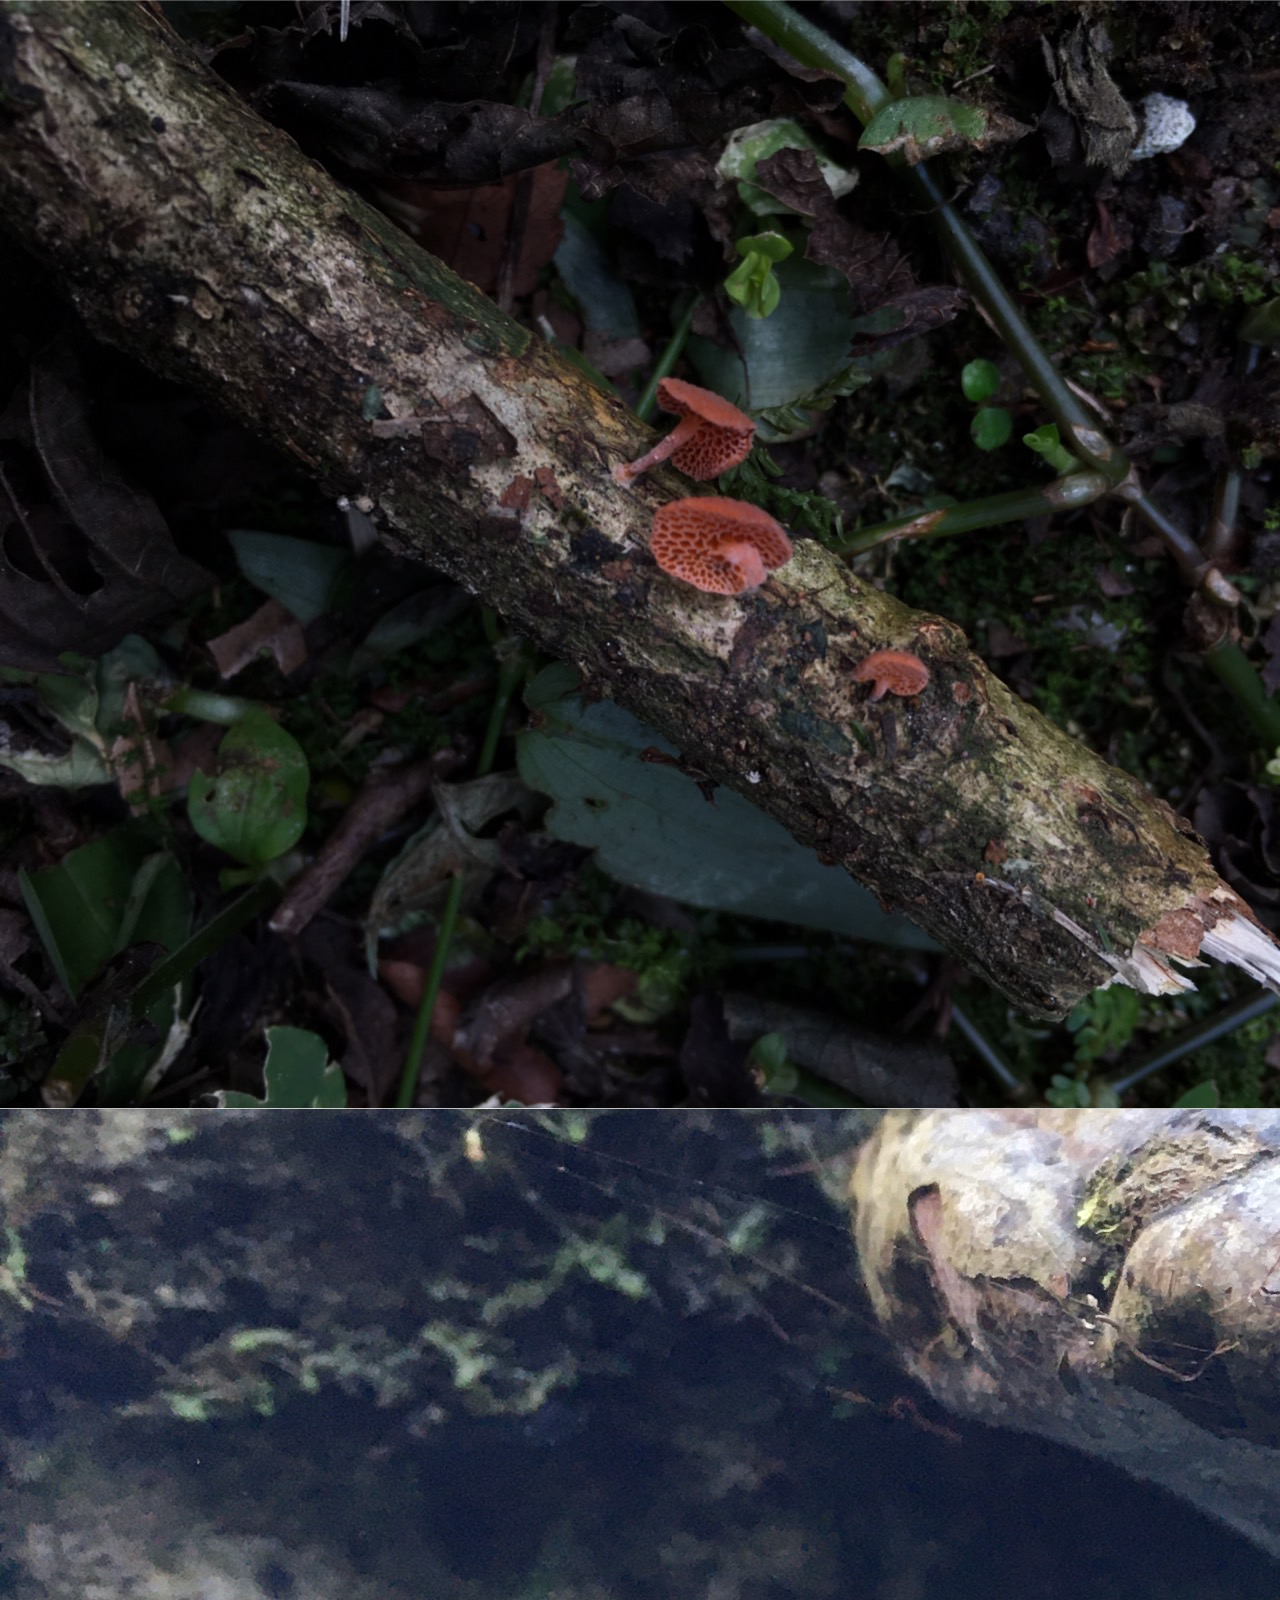
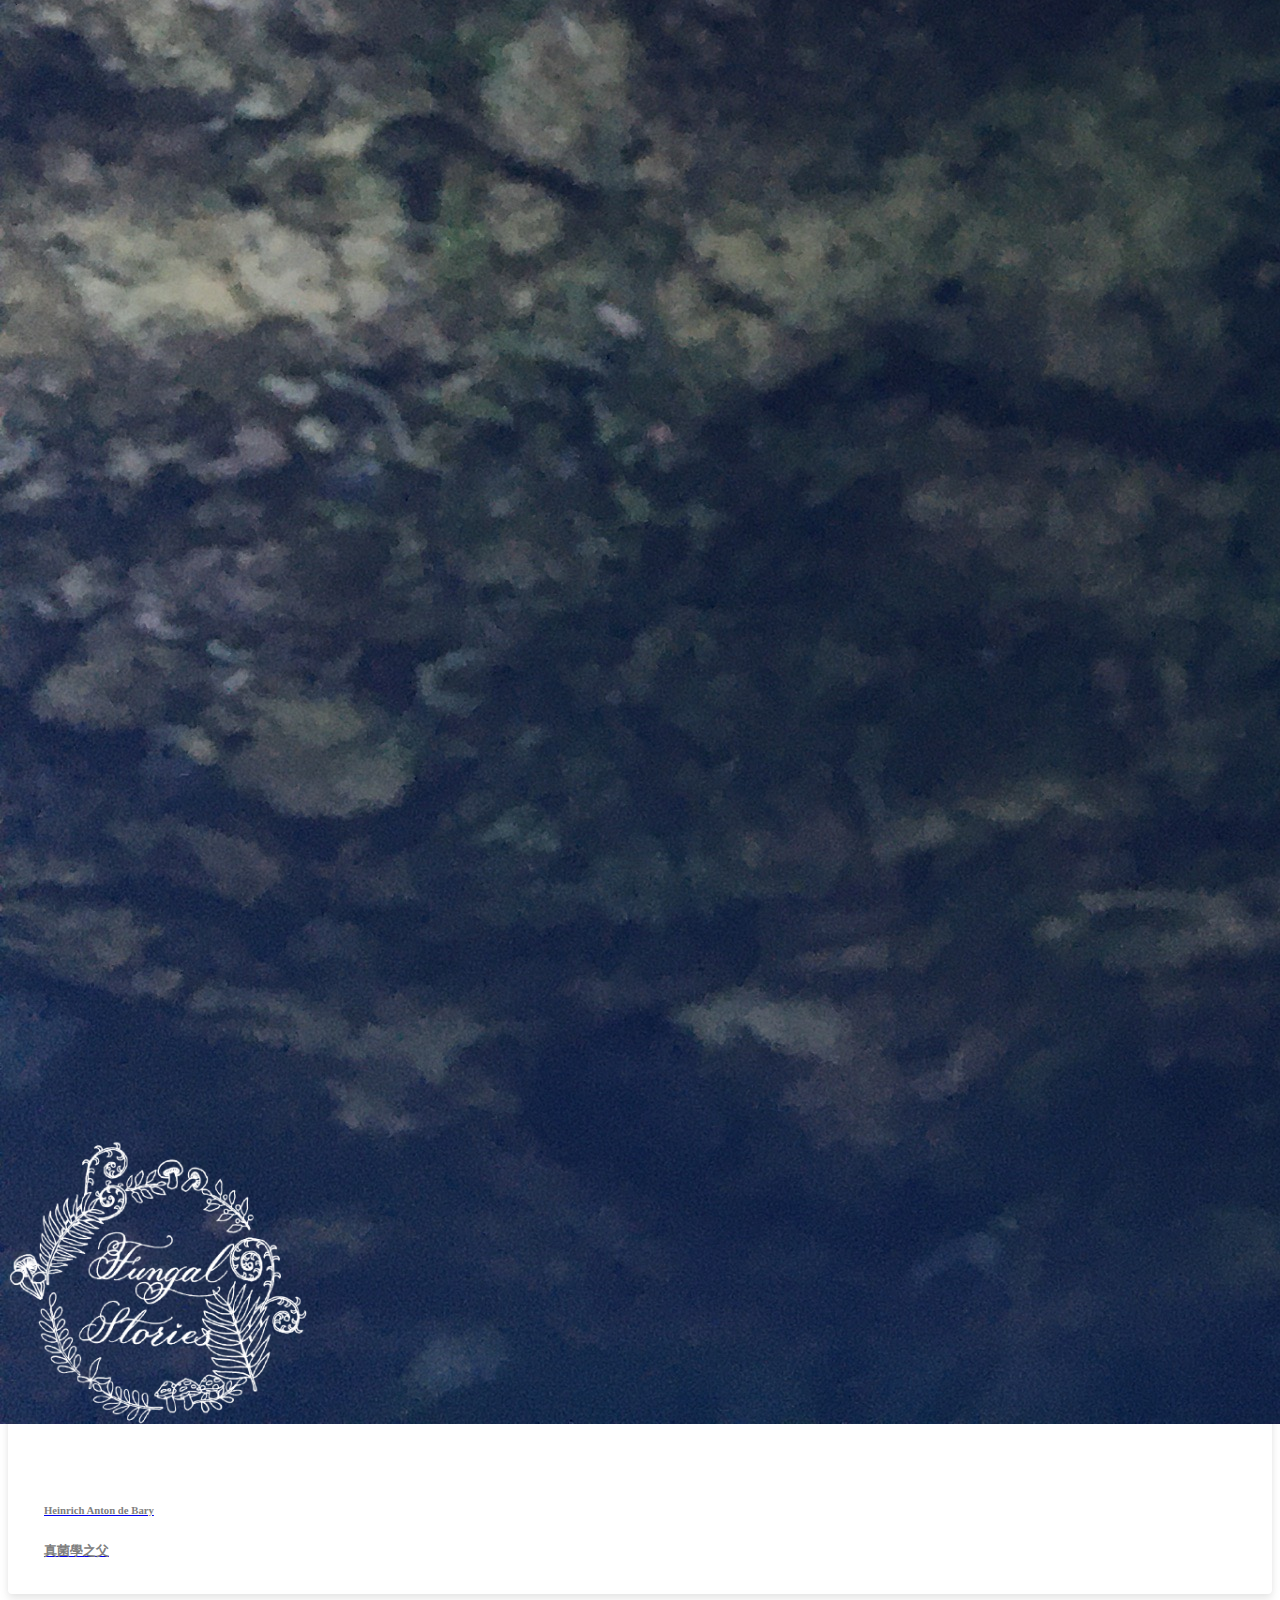
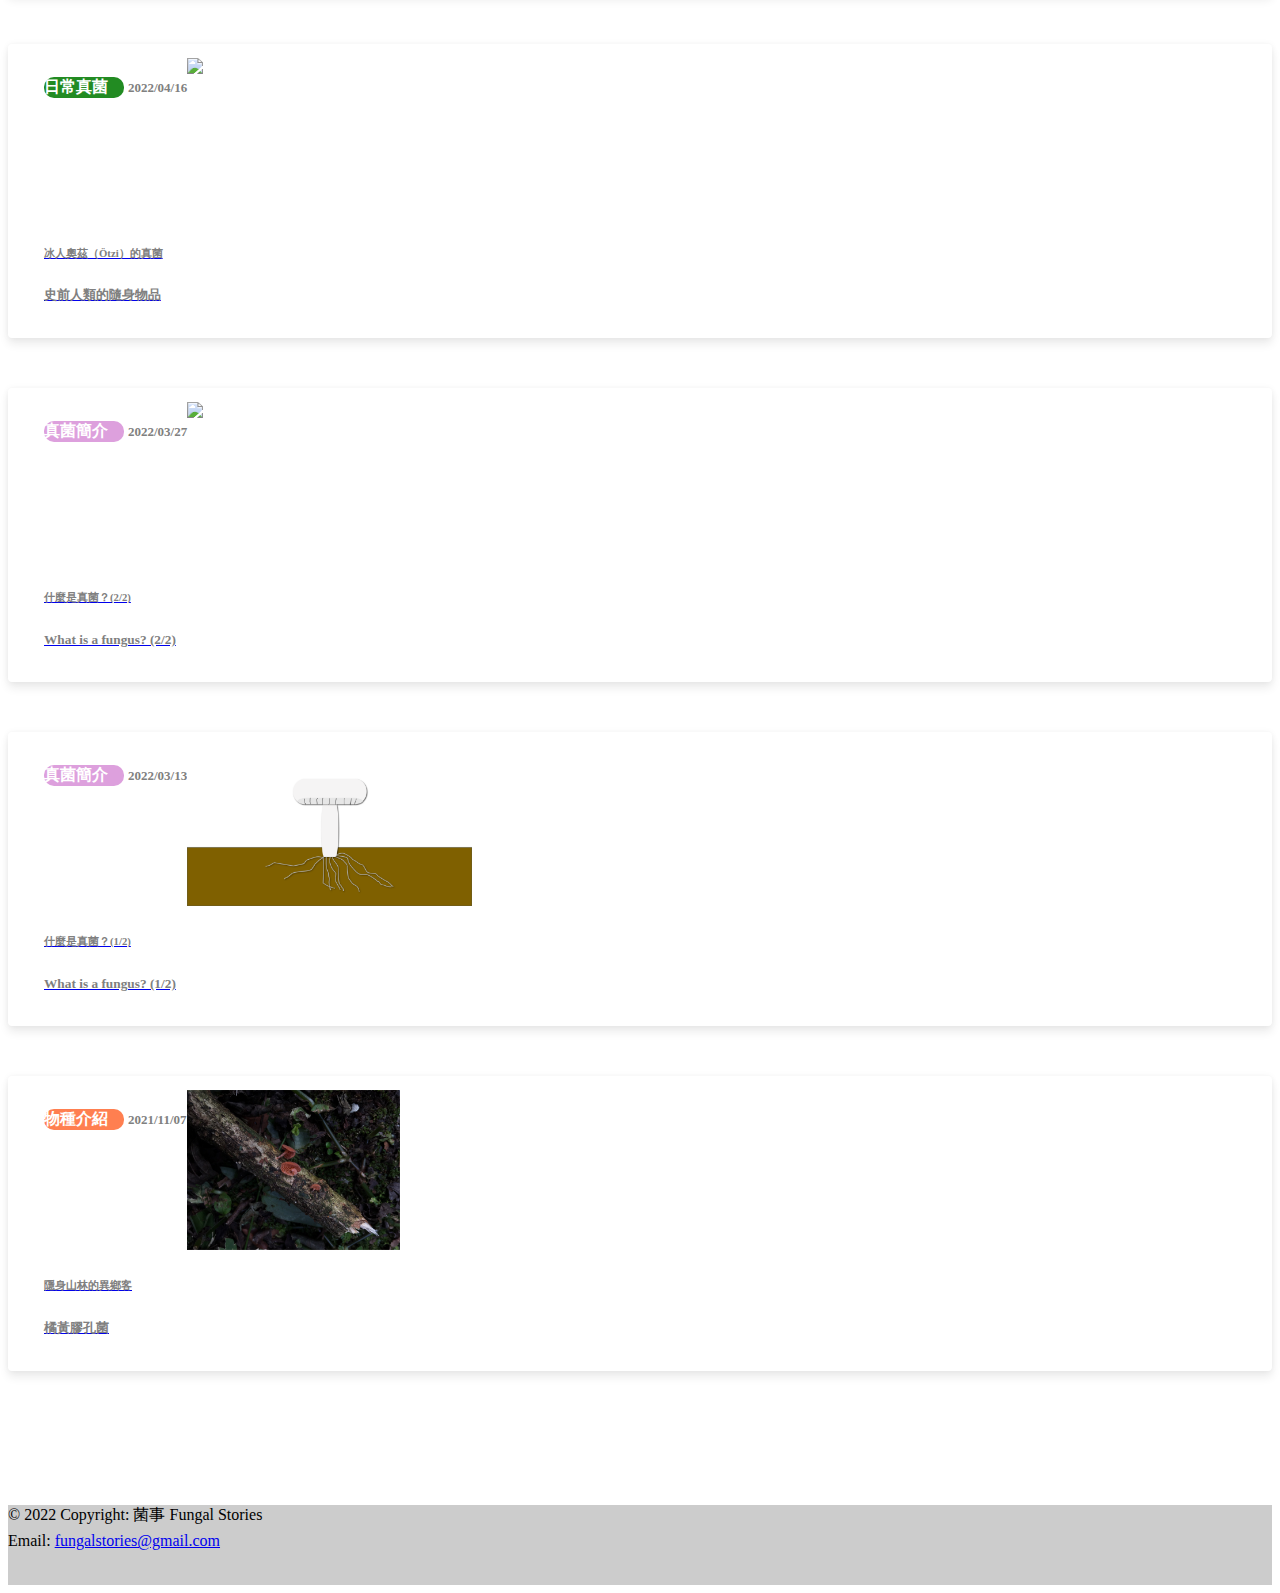
==== index.html @ 58a67441 "logo changed" ====
<!doctype html>
<html lang="en">

<head>
    <!-- Required meta tags -->
    <meta charset="utf-8">
    <meta name="viewport" content="width=device-width, initial-scale=1">

    <!-- Bootstrap CSS -->
    <link href="https://cdn.jsdelivr.net/npm/bootstrap@5.0.0/dist/css/bootstrap.min.css" rel="stylesheet"
        integrity="sha384-wEmeIV1mKuiNpC+IOBjI7aAzPcEZeedi5yW5f2yOq55WWLwNGmvvx4Um1vskeMj0" crossorigin="anonymous">

    <link rel="stylesheet" href="css/main.css">


    <link rel="stylesheet" href="https://cdn.jsdelivr.net/npm/bootstrap-icons@1.6.0/font/bootstrap-icons.css">

    <script src="https://code.jquery.com/jquery-3.6.0.min.js"
        integrity="sha256-/xUj+3OJU5yExlq6GSYGSHk7tPXikynS7ogEvDej/m4=" crossorigin="anonymous"></script>

    <title>菌事 Fungal Stories</title>

    <link rel="shortcut icon" href="/assets/favicon.ico" />
    <link rel="bookmark" href="/assets/favicon.ico" />

</head>

<body>

    <nav class="navbar navbar-light bg-light sticky-top">
        <div class="container-fluid">
            <button class="navbar-toggler custom-toggler" type="button" data-bs-toggle="collapse"
                data-bs-target="#navbarSupportedContent" aria-controls="navbarSupportedContent" aria-expanded="false"
                aria-label="Toggle navigation">
                <span class="navbar-toggler-icon"></span>
            </button>
            <a class="navbar-brand mx-auto" href="/index.html">
                <img src="/assets/logo.png" alt="" height="35" width="35">
                &nbsp;&nbsp;菌事 Fungal Stories
            </a>
            <div class="collapse navbar-collapse" id="navbarSupportedContent">
                <ul class="navbar-nav me-auto mb-2 mb-lg-0">
                    <li class="nav-item">
                        <a class="nav-link" aria-current="page" href="/introduction.html">真菌簡介</a>
                    </li>
                    <li class="nav-item">
                        <a class="nav-link" aria-current="page" href="/species.html">物種介紹</a>
                    </li>
                    <li class="nav-item">
                        <a class="nav-link" aria-current="page" href="/daily.html">日常真菌</a>
                    </li>
                    <li class="nav-item">
                        <a class="nav-link" aria-current="page" href="/mycologist.html">真菌學家</a>
                    </li>                    
                    <!-- <li class="nav-item dropdown">
                        <a class="nav-link dropdown-toggle" href="#" id="navbarDropdown" role="button"
                            data-bs-toggle="dropdown" aria-expanded="false">
                            真菌資料庫
                        </a>
                        <ul class="dropdown-menu" aria-labelledby="navbarDropdown">
                            <li><a class="dropdown-item" href="#">Action</a></li>
                            <li><a class="dropdown-item" href="#">Another action</a></li>
                            <li>
                                <hr class="dropdown-divider">
                            </li>
                            <li><a class="dropdown-item" href="#">Something else here</a></li>
                        </ul>
                    </li> -->
                    <li class="nav-item">
                        <a class="nav-link active" href="https://www.facebook.com/aki.hoshino.9" target="_blank">
                            <i class="bi bi-facebook"></i>
                        </a>
                    </li>
                    <li class="nav-item">
                        <a class="nav-link active" href="https://www.instagram.com/akintaeyeon/" target="_blank">
                            <i class="bi bi-instagram"></i>
                        </a>
                    </li>
                    <!-- <li class="nav-item">
                <a class="nav-link disabled" href="#" tabindex="-1" aria-disabled="true">Disabled</a>
              </li> -->
                </ul>
                <!-- <form class="d-flex">
              <input class="form-control me-2" type="search" placeholder="Search" aria-label="Search">
              <button class="btn btn-outline-success" type="submit">Search</button>
            </form> -->
            </div>
        </div>
    </nav>


    <!-- <div class="container" id="web-title">
        <h1 class="display-3" style="font-weight: bold;">菌事</h1>
        <h1 class="display-3" style="font-weight: bold;">Fungal Stories</h1>
        <p class="lead">關於真菌的大小事</p>
    </div> -->

    <div id="carouselExampleInterval" class="carousel slide" data-bs-ride="carousel">
        <div class="carousel-indicators">
            <button type="button" data-bs-target="#carouselExampleCaptions" data-bs-slide-to="0" class="active"
                aria-current="true" aria-label="Slide 1"></button>
            <button type="button" data-bs-target="#carouselExampleCaptions" data-bs-slide-to="1"
                aria-label="Slide 2"></button>
            <button type="button" data-bs-target="#carouselExampleCaptions" data-bs-slide-to="2"
                aria-label="Slide 3"></button>
        </div>
        <div class="carousel-inner">
            <div class="carousel-item active" data-bs-interval="3000">
                <img src="/assets/IMG_0043.JPG" class="d-block w-100" alt="...">
                <div class="carousel-caption">
                    <h4>白粉菌</h4>
                </div>
            </div>
            <div class="carousel-item" data-bs-interval="3000">
                <img src="/assets/DE84E3D1-EB4E-49EE-B8AD-1C04DA6B2D33.jpeg" class="d-block w-100" alt="...">
                <div class="carousel-caption">
                    <h4>多孔菌</h4>
                </div>
            </div>
            <div class="carousel-item" data-bs-interval="3000">
                <img src="/assets/S__94830595.jpg" class="d-block w-100" alt="...">
                <div class="carousel-caption">
                    <h4>橘黃膠孔菌</h4>
                </div>
            </div>

            <div class="text-center" id="web-title" style="position:absolute; width:100vw">
                <!-- <h1 class="display-3" style="font-weight: bold;">菌事</h1>
                <h1 class="display-3" style="font-weight: bold;">Fungal Stories</h1> -->
                <img src="/assets/logo_ring_white.png" alt="" height="300" width="300">
                <p class="lead">關於真菌的大小事</p>                
            </div>
        </div>
        <button class="carousel-control-prev" type="button" data-bs-target="#carouselExampleInterval"
            data-bs-slide="prev">
            <span class="carousel-control-prev-icon" aria-hidden="true"></span>
            <span class="visually-hidden">Previous</span>
        </button>
        <button class="carousel-control-next" type="button" data-bs-target="#carouselExampleInterval"
            data-bs-slide="next">
            <span class="carousel-control-next-icon" aria-hidden="true"></span>
            <span class="visually-hidden">Next</span>
        </button>
    </div>



    <!-- <div class="jumbotron jumbotron-fluid text-center" id="jumbotron-web-title">
        <div class="container" id="web-title">
            <h1 class="display-3" style="font-weight: bold;">菌事</h1>
            <h1 class="display-3" style="font-weight: bold;">Fungal Stories</h1>
            <p class="lead">關於真菌的大小事</p>
        </div>
    </div> -->

    <div class="container-fluid">

        <div class="row title">
            <div class="col-12 text-center" id="news">


                <div class="row" style="margin-top: -50px;">
                    <div class="col-12 col-lg-2"></div>

                    <div class="col-12 col-lg-8">

                        <h2>近期文章</h2>
                        <hr>

                        <div class="row" style="margin-top: -40px;">

                            <div class="col-12 col-lg-4">
                                <div class="card p-2 border-0 article-list">
                                    <a class="card-block stretched-link text-decoration-none"
                                        href="/articles_species/Favolaschia_calocera.html">
                                        <div class="article-card-header">
                                            <p class="card-text category-mycologist">真菌學家</p>
                                            <p class="card-text text-muted article-date"> 2022/??/??</p>
                                        </div>
                                        <img src="https://upload.wikimedia.org/wikipedia/commons/0/00/Anton_de_Bary.jpg"
                                            class="card-img-top">
                                        <p> </p>
                                        <h6 class="card-text">Heinrich Anton de Bary</h6>
                                        <p class="card-text"><small class="text-muted">真菌學之父</small></p>
                                    </a>
                                </div>
                            </div>

                            <div class="col-12 col-lg-4">
                                <div class="card p-2 border-0 article-list">
                                    <a class="card-block stretched-link text-decoration-none"
                                        href="/articles_species/Favolaschia_calocera.html">
                                        <div class="article-card-header">
                                            <p class="card-text category-daily">日常真菌</p>
                                            <p class="card-text text-muted article-date"> 2022/04/16</p>
                                        </div>
                                        <img src="https://upload.wikimedia.org/wikipedia/commons/thumb/7/77/Oetzi_Memorial.jpg/597px-Oetzi_Memorial.jpg" class="card-img-top">
                                        <p> </p>
                                        <h6 class="card-text">冰人奧茲（Ötzi）的真菌</h6>
                                        <p class="card-text"><small class="text-muted">史前人類的隨身物品</small></p>
                                    </a>
                                </div>
                            </div>

                            <div class="col-12 col-lg-4">
                                <div class="card p-2 border-0 article-list">
                                    <a class="card-block stretched-link text-decoration-none"
                                        href="/articles_species/Favolaschia_calocera.html">
                                        <div class="article-card-header">
                                            <p class="card-text category-introduction">真菌簡介</p>
                                            <p class="card-text text-muted article-date"> 2022/03/27</p>
                                        </div>
                                        <img src="https://portals.iucn.org/library/sites/library/files/styles/medium/public/photos/2029.jpg?itok=Kd40bd3H"
                                            class="card-img-top">
                                        <p> </p>
                                        <h6 class="card-text">什麼是真菌？(2/2)</h6>
                                        <p class="card-text"><small class="text-muted">What is a fungus? (2/2)</small></p>
                                    </a>
                                </div>
                            </div>

                            <div class="col-12 col-lg-4">
                                <div class="card p-2 border-0 article-list">
                                    <a class="card-block stretched-link text-decoration-none"
                                        href="/articles_species/What_is_a_fungus_1.html">
                                        <div class="article-card-header">
                                            <p class="card-text category-introduction">真菌簡介</p>
                                            <p class="card-text text-muted article-date"> 2022/03/13</p>
                                        </div>
                                        <img src="/assets/what_is_a_fungus.png" class="card-img-top">
                                        <p> </p>
                                        <h6 class="card-text">什麼是真菌？(1/2)</h6>
                                        <p class="card-text"><small class="text-muted">What is a fungus? (1/2)</small></p>
                                    </a>
                                </div>
                            </div>

                            <div class="col-12 col-lg-4">
                                <div class="card p-2 border-0 article-list">
                                    <a class="card-block stretched-link text-decoration-none"
                                        href="/articles_species/Favolaschia_calocera.html">
                                        <div class="article-card-header">
                                            <p class="card-text category-species">物種介紹</p>
                                            <p class="card-text text-muted article-date"> 2021/11/07</p>
                                        </div>
                                        <img src="/assets/S__94830595.jpg" class="card-img-top">
                                        <p> </p>
                                        <h6 class="card-text">隱身山林的異鄉客</h6>
                                        <p class="card-text"><small class="text-muted">橘黃膠孔菌</small></p>
                                    </a>
                                </div>
                            </div>




                        </div>

                    </div>

                    <div class="col-12 col-lg-2"></div>

                </div>


                <p>&nbsp;</p>



            </div>
        </div>

    </div>

    <br>

    <footer class="bg-light text-center text-lg-start">
        <!-- Copyright -->
        <div class="text-center p-3" style="background-color: rgba(0, 0, 0, 0.2); height: 80px;">
            <p>© 2022 Copyright: 菌事 Fungal Stories</p>
            <p style="margin-top: -10px;">Email: <a href="mailto: fungalstories@gmail.com">fungalstories@gmail.com</a>
            </p>
        </div>
        <!-- Copyright -->
    </footer>


    <!-- Optional JavaScript; choose one of the two! -->

    <!-- Option 1: Bootstrap Bundle with Popper -->
    <script src="https://cdn.jsdelivr.net/npm/bootstrap@5.0.0/dist/js/bootstrap.bundle.min.js"
        integrity="sha384-p34f1UUtsS3wqzfto5wAAmdvj+osOnFyQFpp4Ua3gs/ZVWx6oOypYoCJhGGScy+8" crossorigin="anonymous">
    </script>

    <!-- Option 2: Separate Popper and Bootstrap JS -->
    <!--
    <script src="https://cdn.jsdelivr.net/npm/@popperjs/core@2.9.2/dist/umd/popper.min.js" integrity="sha384-IQsoLXl5PILFhosVNubq5LC7Qb9DXgDA9i+tQ8Zj3iwWAwPtgFTxbJ8NT4GN1R8p" crossorigin="anonymous"></script>
    <script src="https://cdn.jsdelivr.net/npm/bootstrap@5.0.0/dist/js/bootstrap.min.js" integrity="sha384-lpyLfhYuitXl2zRZ5Bn2fqnhNAKOAaM/0Kr9laMspuaMiZfGmfwRNFh8HlMy49eQ" crossorigin="anonymous"></script>
    -->

    <script>
        var click_times = 0
        $(".navbar-toggler").click(function () {
            click_times = click_times + 1
            if (click_times % 2 == 1) {
                $(".navbar-toggler").addClass("navbar-clicked");
                $(".navbar-toggler-icon").addClass("navbar-icon-clicked");
            } else {
                $(".navbar-toggler").removeClass("navbar-clicked");
                $(".navbar-toggler-icon").removeClass("navbar-icon-clicked");
            }
        })
    </script>


</body>

</html>
---- css/main.css ----
#jumbotron-web-title {
    /* this is needed or the background will be offset by a few pixels at the top */
    /* overflow: auto;
    position: relative; */
    background-image: url(/assets/background.jpg);
    background-size: cover;
    background-repeat: no-repeat;
    background-position: 50% 27%;
    height: 50vh;
    filter: drop-shadow(8px 8px 10px gray);
}



.carousel-item {
    height: 89vh;
}

.carousel-item img {
    position: absolute;
    top: 0;
    left: 0;
    min-height: 89vh;
    object-fit: cover;
}




#jumbotron-species-title {
    /* this is needed or the background will be offset by a few pixels at the top */
    /* overflow: auto;
    position: relative; */
    background-image: url(/assets/DE84E3D1-EB4E-49EE-B8AD-1C04DA6B2D33.jpeg);
    background-size: cover;
    background-repeat: no-repeat;
    background-position: 50% 43%;
    height: 50vh;
    filter: drop-shadow(8px 8px 10px gray);
}

#jumbotron-Favolaschia_calocera-title {
    /* this is needed or the background will be offset by a few pixels at the top */
    /* overflow: auto;
    position: relative; */
    background-image: url(/assets/S__94830595.jpg);
    background-size: cover;
    background-repeat: no-repeat;
    background-position: 50% 43%;
    height: 50vh;
    filter: drop-shadow(8px 8px 10px gray);
}

/* .jumbotron::before {
    content: "";
    position: fixed;
    left: 0;
    right: 0;
    z-index: -1;
    background-image: url(/assets/IMG_7107.JPG);
    background-size: cover;
    background-repeat: no-repeat;
    background-position: 50% 27%;
    height: 50vh;
    filter: brightness(75%) contrast(50%) drop-shadow(8px 8px 10px gray);
} */

#web-title {
    color: white;
    padding-top: 5vh;
}

#species-title {
    color: white;
    padding-top: 15vh;
}

#Favolaschia_calocera-title {
    color: white;
    padding-top: 11vh;
}

/* .dropdown-menu > li {
    display: inline-block;
    float:left;
}
.open > ul {
    display: inline-flex !important;
} */

#navbarSupportedContent {
    border-top: 2px solid gray;
}

.nav-link {
    width: 100px;
    text-align: center;
    border-radius: 20px;
    padding: 2px;
    margin: 5px;
    /* box-shadow: 1px 1px 3px 1px rgba(0, 0, 0, 0.2); */
}

.nav-link:hover {
    /* font-weight: bold; */
    color: white !important;
    background-color: teal;
}

.custom-toggler .navbar-toggler-icon {
    background-image: url("data:image/svg+xml;charset=utf8,%3Csvg viewBox='0 0 32 32' xmlns='http://www.w3.org/2000/svg'%3E%3Cpath stroke='teal' stroke-width='2' stroke-linecap='round' stroke-miterlimit='10' d='M4 8h24M4 16h24M4 24h24'/%3E%3C/svg%3E");
}

.custom-toggler.navbar-toggler {
    border: none;
}

.navbar-toggler:focus,
.navbar-toggler:active,
.navbar-toggler-icon:focus {
    outline: none;
    box-shadow: none;
}

/* .navbar-toggler:hover {    
    background-color: teal;    
} */

.navbar-clicked {
    background-color: teal;
}

/* .navbar-toggler:hover, */
.navbar-icon-clicked {
    background-image: url("data:image/svg+xml;charset=utf8,%3Csvg viewBox='0 0 32 32' xmlns='http://www.w3.org/2000/svg'%3E%3Cpath stroke='rgba(255,255,255, 0.9)' stroke-width='2' stroke-linecap='round' stroke-miterlimit='10' d='M4 8h24M4 16h24M4 24h24'/%3E%3C/svg%3E") !important;
}

.title .col-12 {
    padding-top: 50px;
    color: teal;
}

.text {
    padding-top: 50px;
    color: black;
}

/* .species {
    color: white;
    font-weight: bold;
    background-color: forestgreen;
}

.mycologist {
    color: white;
    font-weight: bold;
    background-color: coral;
}

.resource {
    color: white;
    font-weight: bold;
    background-color: cornflowerblue;
} */


/* .card-title {
    color: black;
    font-weight: bold;
} */


.card-text {
    color: gray;
    font-weight: bolder;
}


.card-img-top {
    max-width: 100vw;
    max-height: 160px;
    min-height: 160px;
    object-fit: cover;
}

/* .card-text article-list:hover {
    font-weight: bolder;
} */


.article-list {
    border-radius: 4px;
    background: #fff;
    box-shadow: 0 6px 10px rgba(0, 0, 0, .08), 0 0 6px rgba(0, 0, 0, .05);
    transition: .3s transform cubic-bezier(.155, 1.105, .295, 1.12), .3s box-shadow, .3s -webkit-transform cubic-bezier(.155, 1.105, .295, 1.12);
    padding: 14px 80px 18px 36px;
    cursor: pointer;
}

.article-list:hover {
    transform: scale(1.05);
    box-shadow: 0 10px 20px rgba(0, 0, 0, .12), 0 4px 8px rgba(0, 0, 0, .06);
}



.article-card-header {
    padding-top: 3px;
    margin-bottom: -5px;
    float: left;
}

.category-introduction {
    width: 80px;
    color: white !important;
    background-color: plum;
    border-radius: 10px;
    display: inline-block;
}

.category-species {
    width: 80px;
    color: white !important;
    background-color: coral;
    border-radius: 10px;
    display: inline-block;
}

.category-mycologist {
    width: 80px;
    color: white !important;
    background-color: cornflowerblue;
    border-radius: 10px;
    display: inline-block;
}

.category-daily {
    width: 80px;
    color: white !important;
    background-color: forestgreen;
    border-radius: 10px;
    display: inline-block;
}

.article-date {
    display: inline-block;
    font-size: small;
}





.forecast {
    margin: 0;
    padding: .3rem;
    background-color: #eee;
    font: 1rem 'Fira Sans', sans-serif;
}


.forecast>h1,
.day-forecast {
    margin: .5rem;
    padding: .3rem;
    font-size: 1.2rem;
}




/* #Favolaschia {
    color: black;
    background: right/contain content-box border-box no-repeat url('/assets/S__94830595.jpg') white;
}

#Favolaschia:hover {
    color: white;
    background: right/contain content-box border-box no-repeat url('/assets/S__94830595.jpg') teal;
}

#Clathrus {
    color: black;
    background: right/contain content-box border-box no-repeat url('https://upload.wikimedia.org/wikipedia/commons/f/f5/Clathrus_archeri.jpg') white;
}

#Clathrus:hover {
    color: white;
    background: right/contain content-box border-box no-repeat url('https://upload.wikimedia.org/wikipedia/commons/f/f5/Clathrus_archeri.jpg') teal;
}

#Teratosperma {
    color: black;
    background: right/contain content-box border-box no-repeat url('/assets/Teratosperma_dicranopteridis.png') white;
}

#Teratosperma:hover {
    color: white;
    background: right/contain content-box border-box no-repeat url('/assets/Teratosperma_dicranopteridis.png') teal;
} */



/* .day-forecast>h2,
.day-forecast>p {
    margin: .2rem;
    font-size: 1rem;
}


.parent {
    position: relative;
}

.block {
    display: block;
    text-decoration: none; 
} */




.figure-img {
    max-height: 375px;
}



/* .back {
    width: 20vw;
    color: white;
    text-decoration: none;
    background-color: coral;
    padding: 2px;
    margin: 5px;
    text-align: center;
    box-shadow: 1px 1px 3px 1px rgba(0, 0, 0, 0.2);
    border: 2px solid white;
    border-radius: 20px;
} */
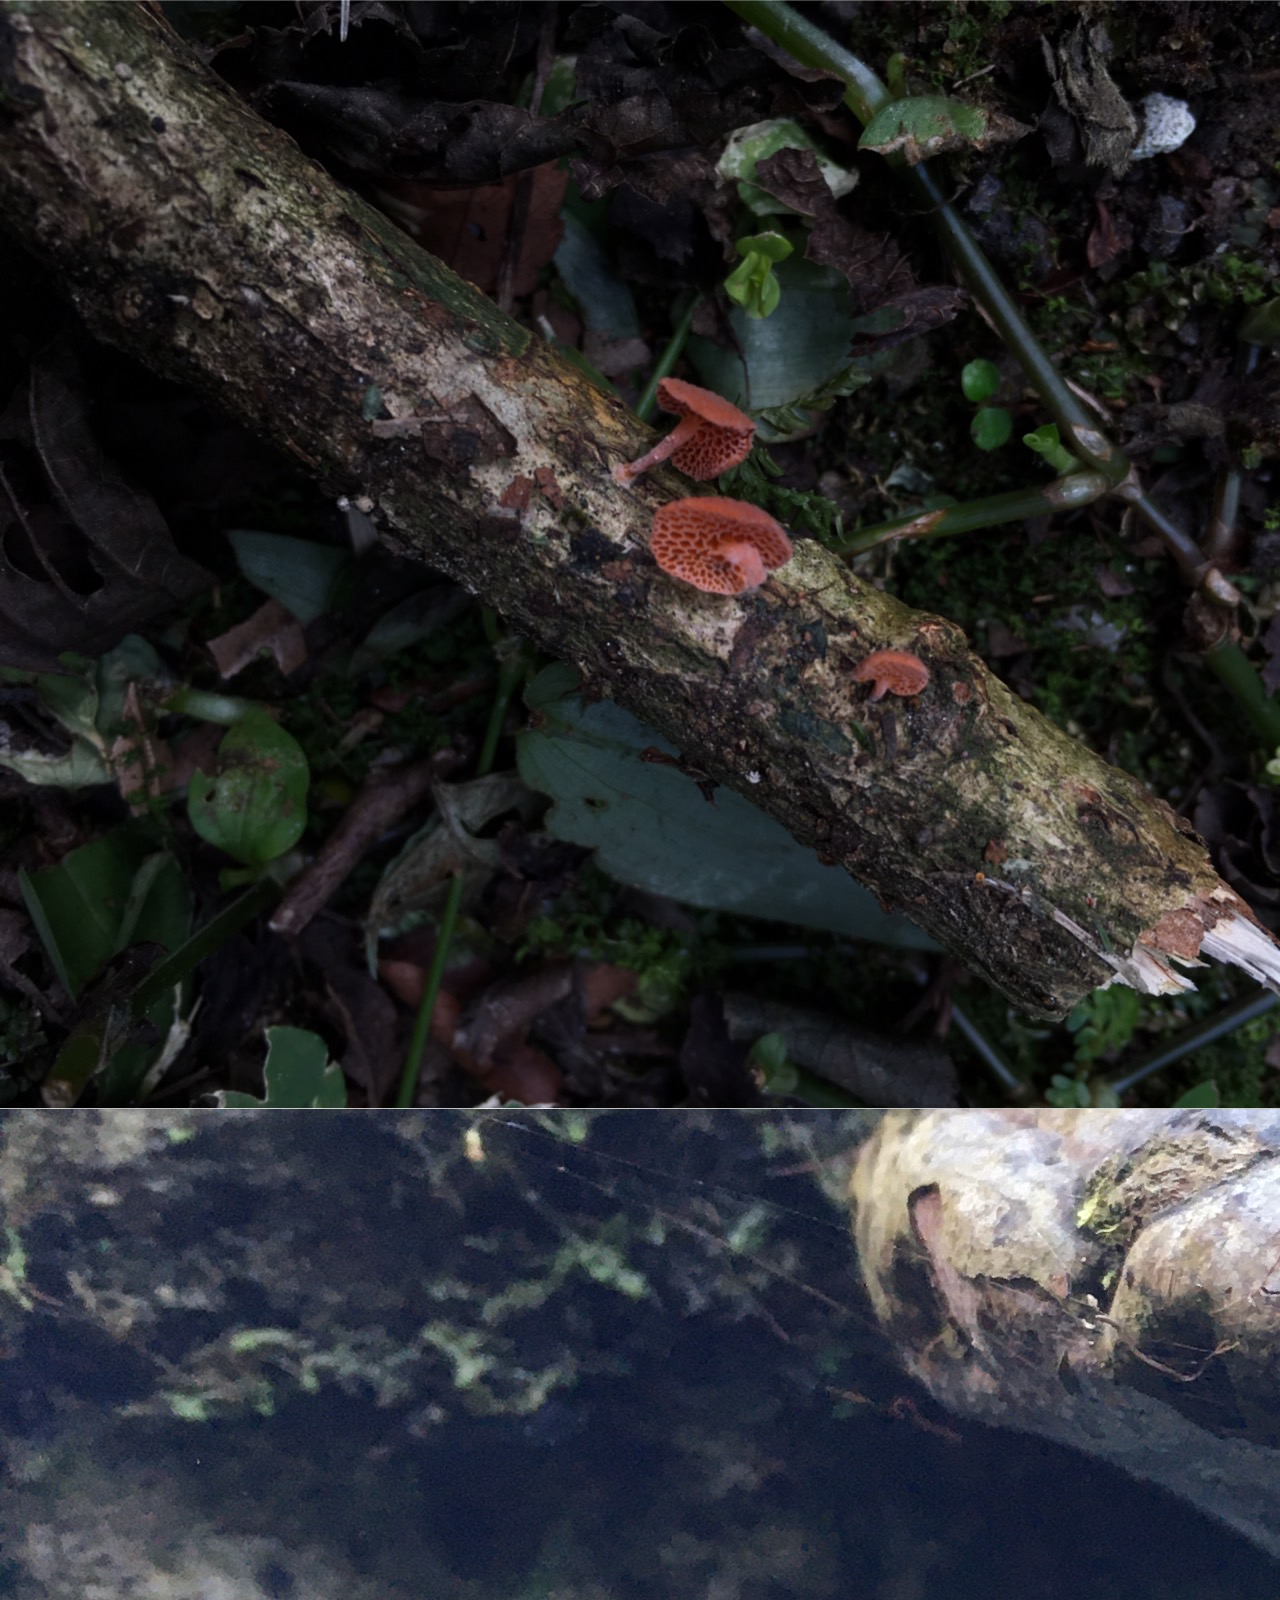
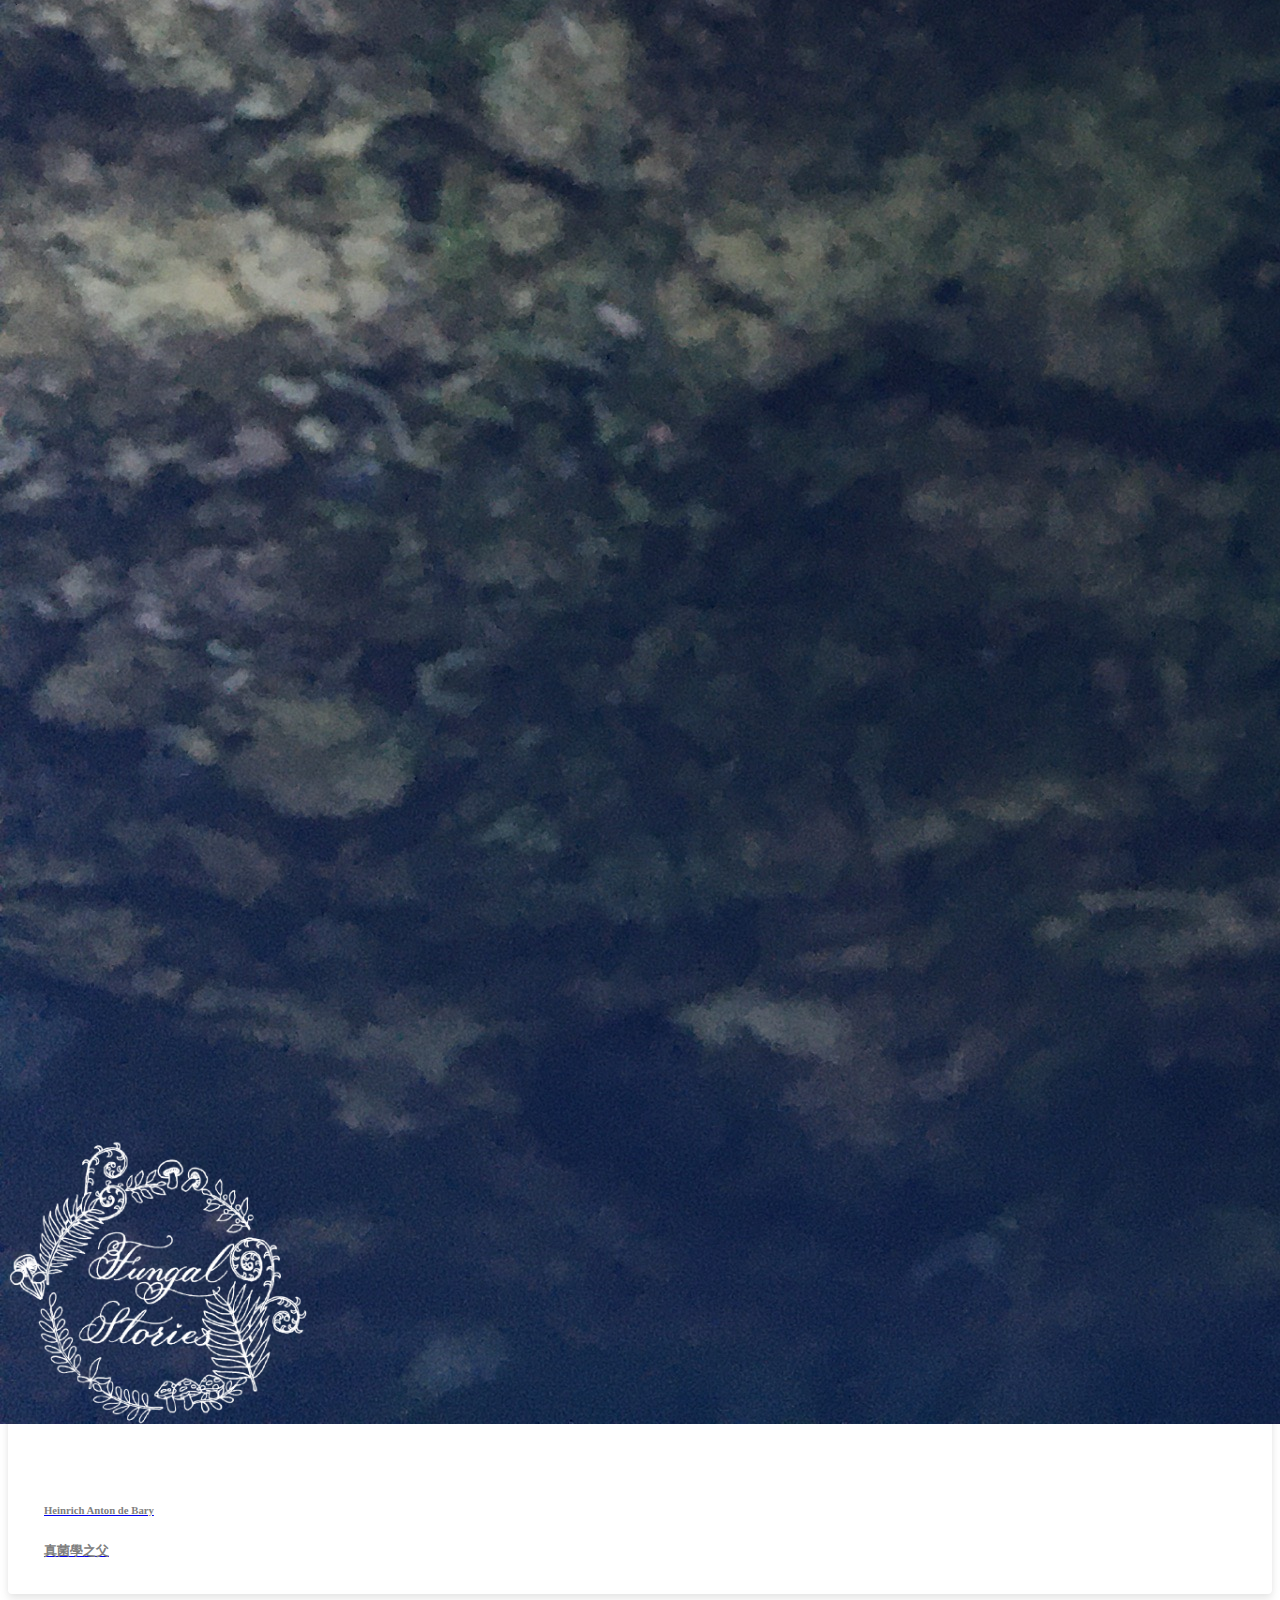
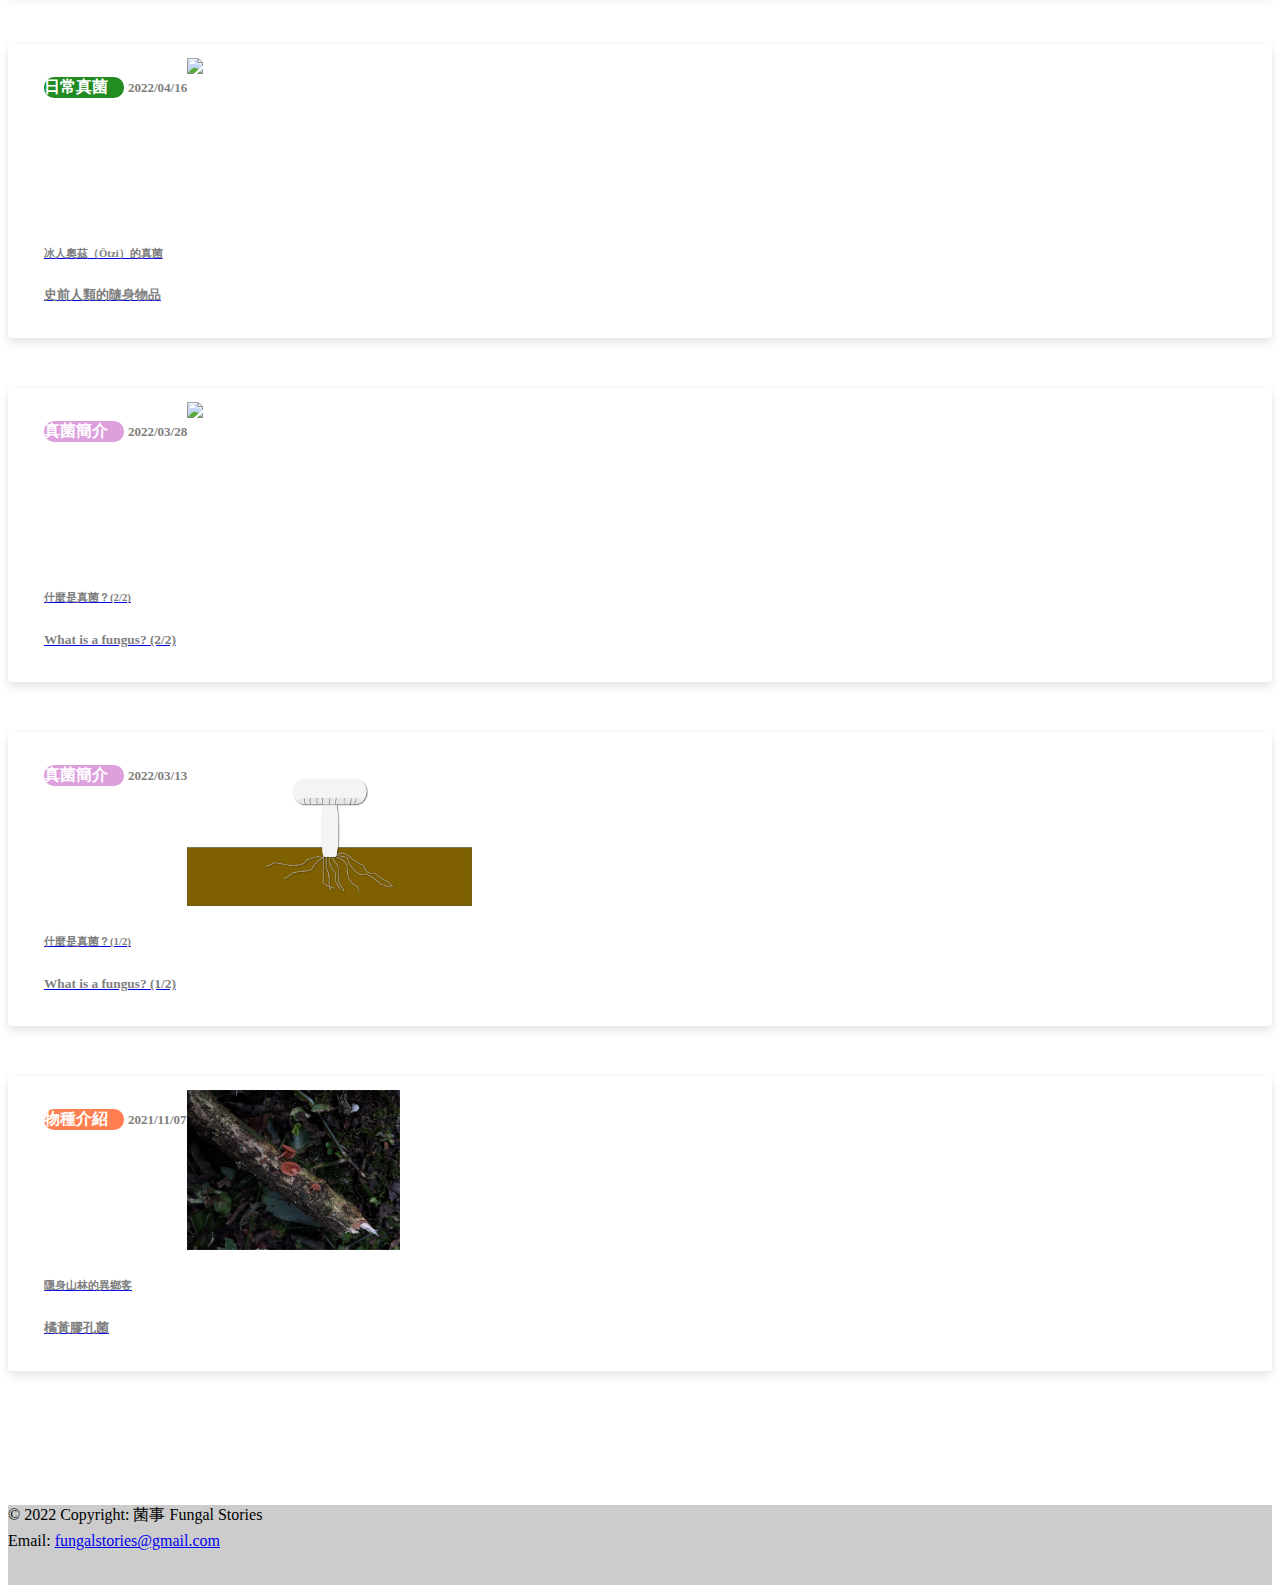
==== commit 528f98a8: "n" ====
--- a/index.html
+++ b/index.html
@@ -106,7 +106,7 @@
         </div>
         <div class="carousel-inner">
             <div class="carousel-item active" data-bs-interval="3000">
-                <img src="/assets/IMG_0043.JPG" class="d-block w-100" alt="...">
+                <img src="/assets/IMG_0328.JPG" class="d-block w-100" alt="...">
                 <div class="carousel-caption">
                     <h4>白粉菌</h4>
                 </div>
@@ -205,10 +205,10 @@
                             <div class="col-12 col-lg-4">
                                 <div class="card p-2 border-0 article-list">
                                     <a class="card-block stretched-link text-decoration-none"
-                                        href="/articles_species/Favolaschia_calocera.html">
+                                        href="/articles_species/What_is_a_fungus_2.html">
                                         <div class="article-card-header">
                                             <p class="card-text category-introduction">真菌簡介</p>
-                                            <p class="card-text text-muted article-date"> 2022/03/27</p>
+                                            <p class="card-text text-muted article-date"> 2022/03/28</p>
                                         </div>
                                         <img src="https://portals.iucn.org/library/sites/library/files/styles/medium/public/photos/2029.jpg?itok=Kd40bd3H"
                                             class="card-img-top">
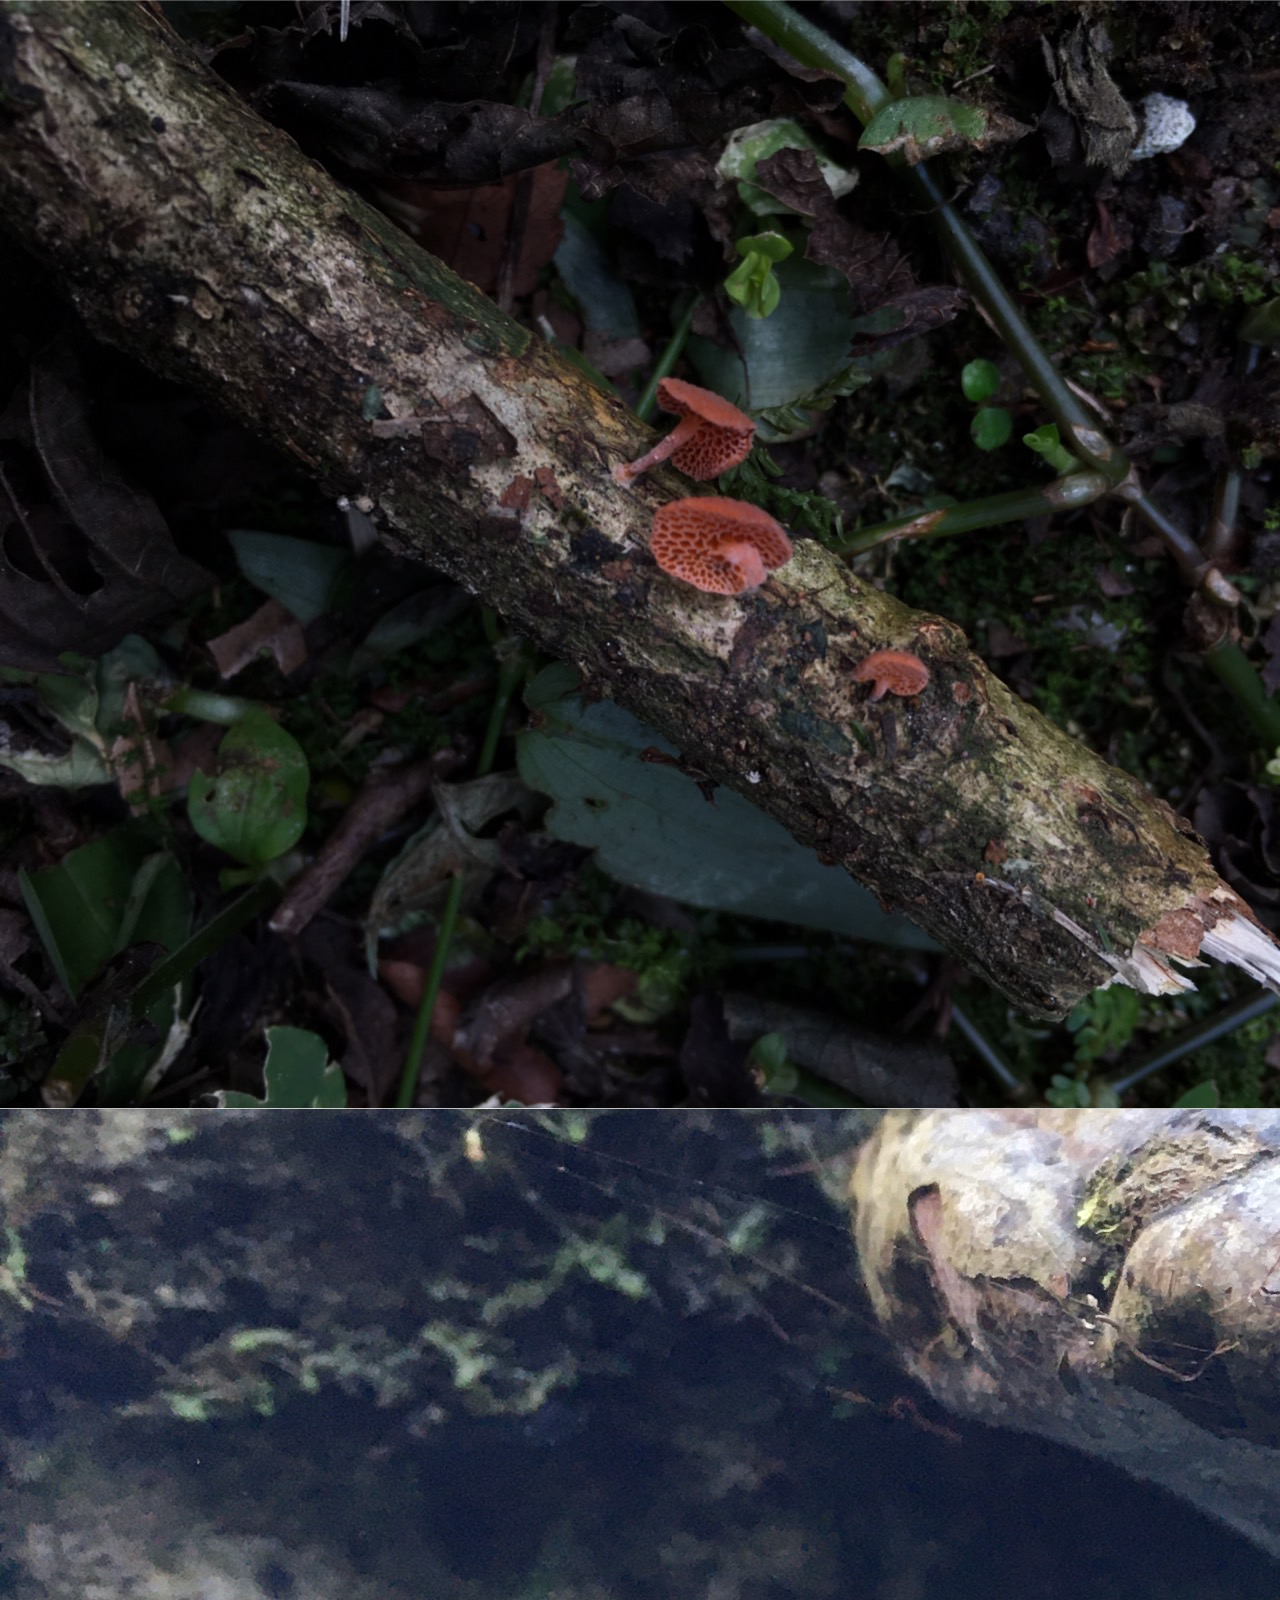
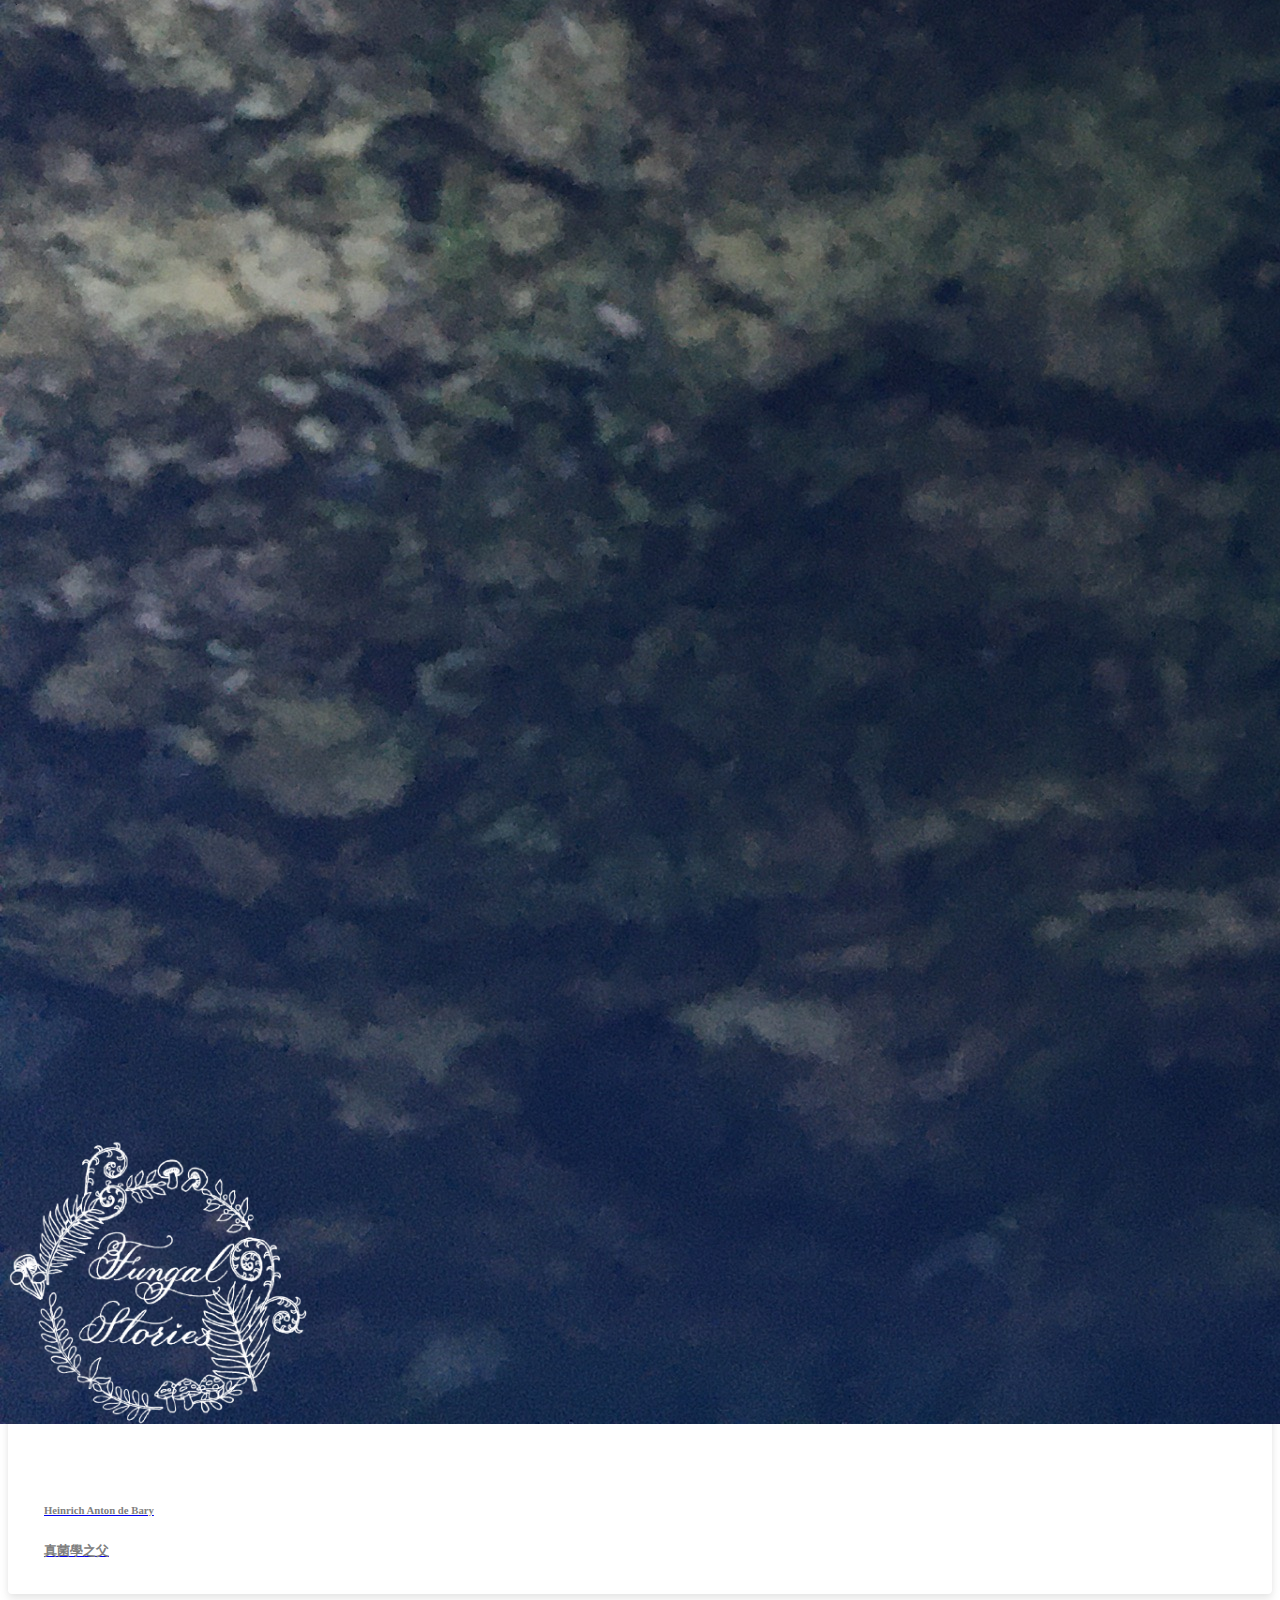
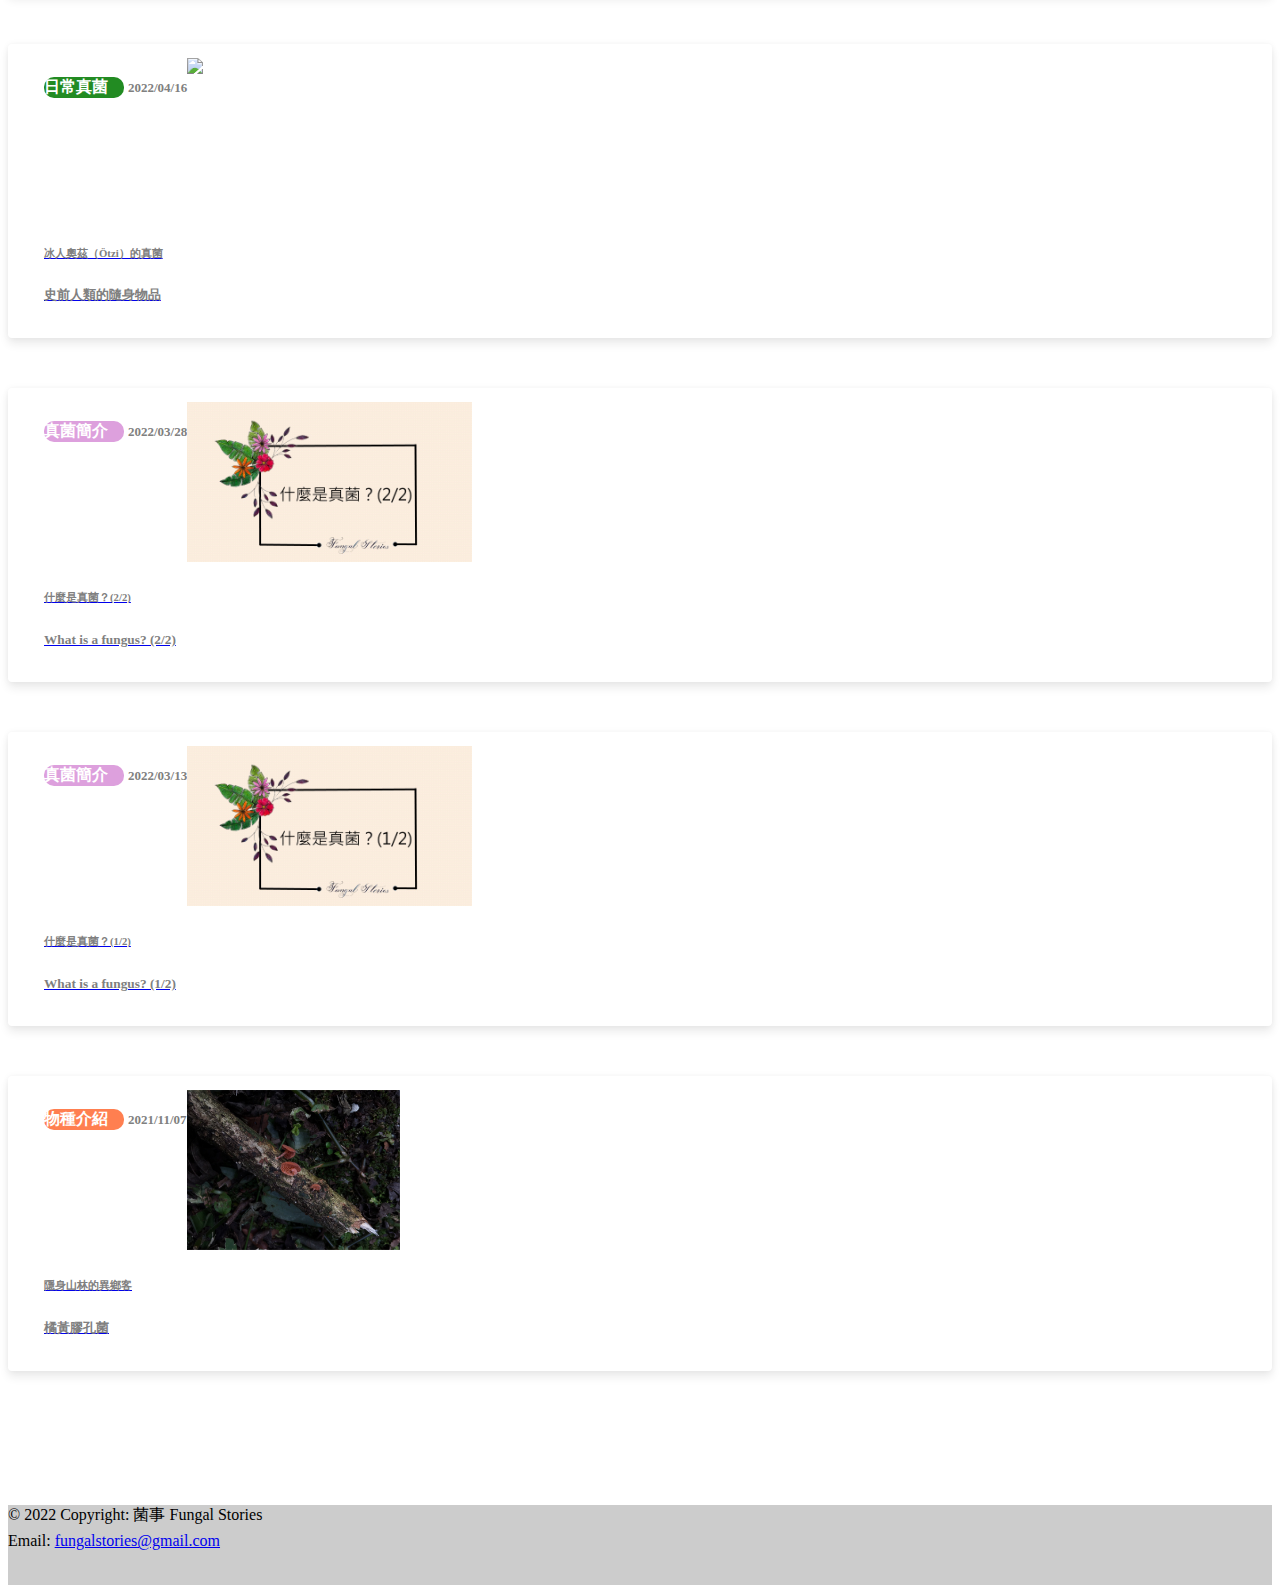
==== commit 7dc9f779: "n" ====
--- a/index.html
+++ b/index.html
@@ -210,7 +210,7 @@
                                             <p class="card-text category-introduction">真菌簡介</p>
                                             <p class="card-text text-muted article-date"> 2022/03/28</p>
                                         </div>
-                                        <img src="https://portals.iucn.org/library/sites/library/files/styles/medium/public/photos/2029.jpg?itok=Kd40bd3H"
+                                        <img src="assets/What is a fungus_2.jpg"
                                             class="card-img-top">
                                         <p> </p>
                                         <h6 class="card-text">什麼是真菌？(2/2)</h6>
@@ -227,7 +227,7 @@
                                             <p class="card-text category-introduction">真菌簡介</p>
                                             <p class="card-text text-muted article-date"> 2022/03/13</p>
                                         </div>
-                                        <img src="/assets/what_is_a_fungus.png" class="card-img-top">
+                                        <img src="/assets/What is a fungus_1.jpg" class="card-img-top">
                                         <p> </p>
                                         <h6 class="card-text">什麼是真菌？(1/2)</h6>
                                         <p class="card-text"><small class="text-muted">What is a fungus? (1/2)</small></p>
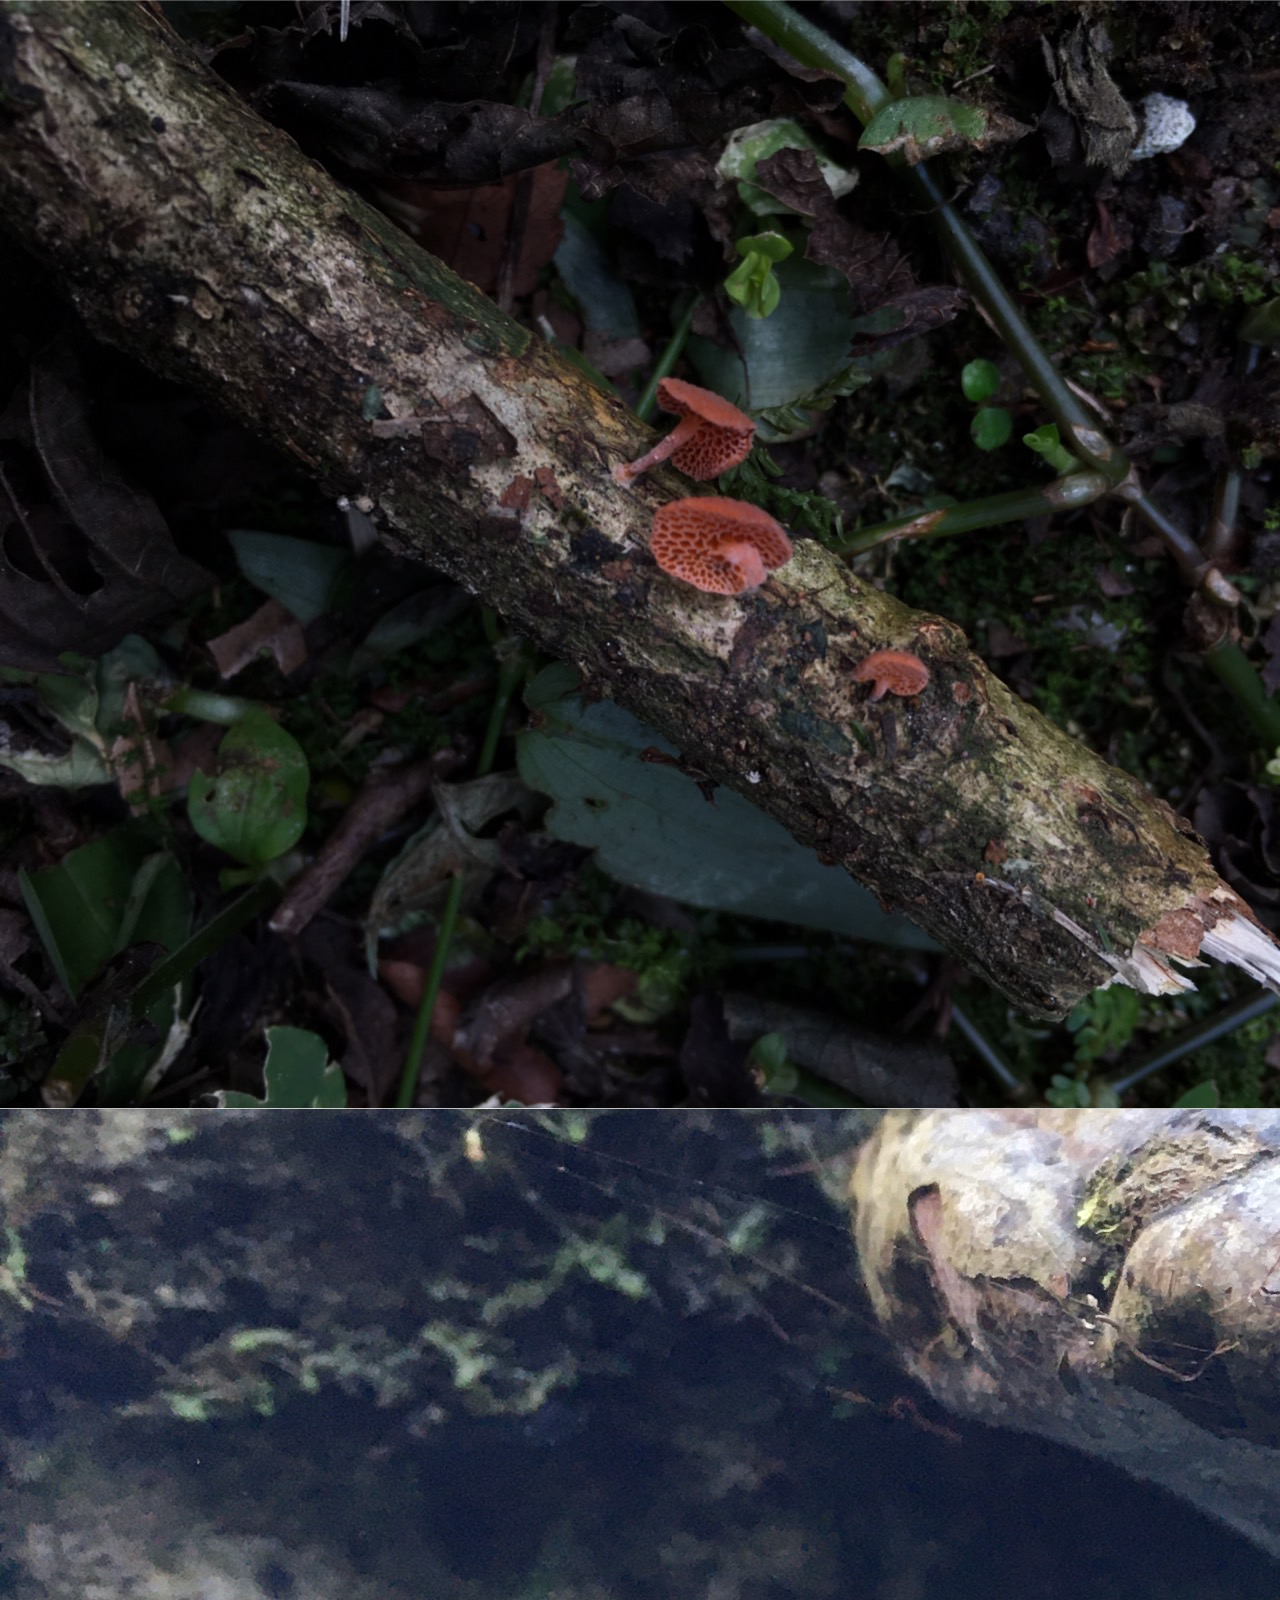
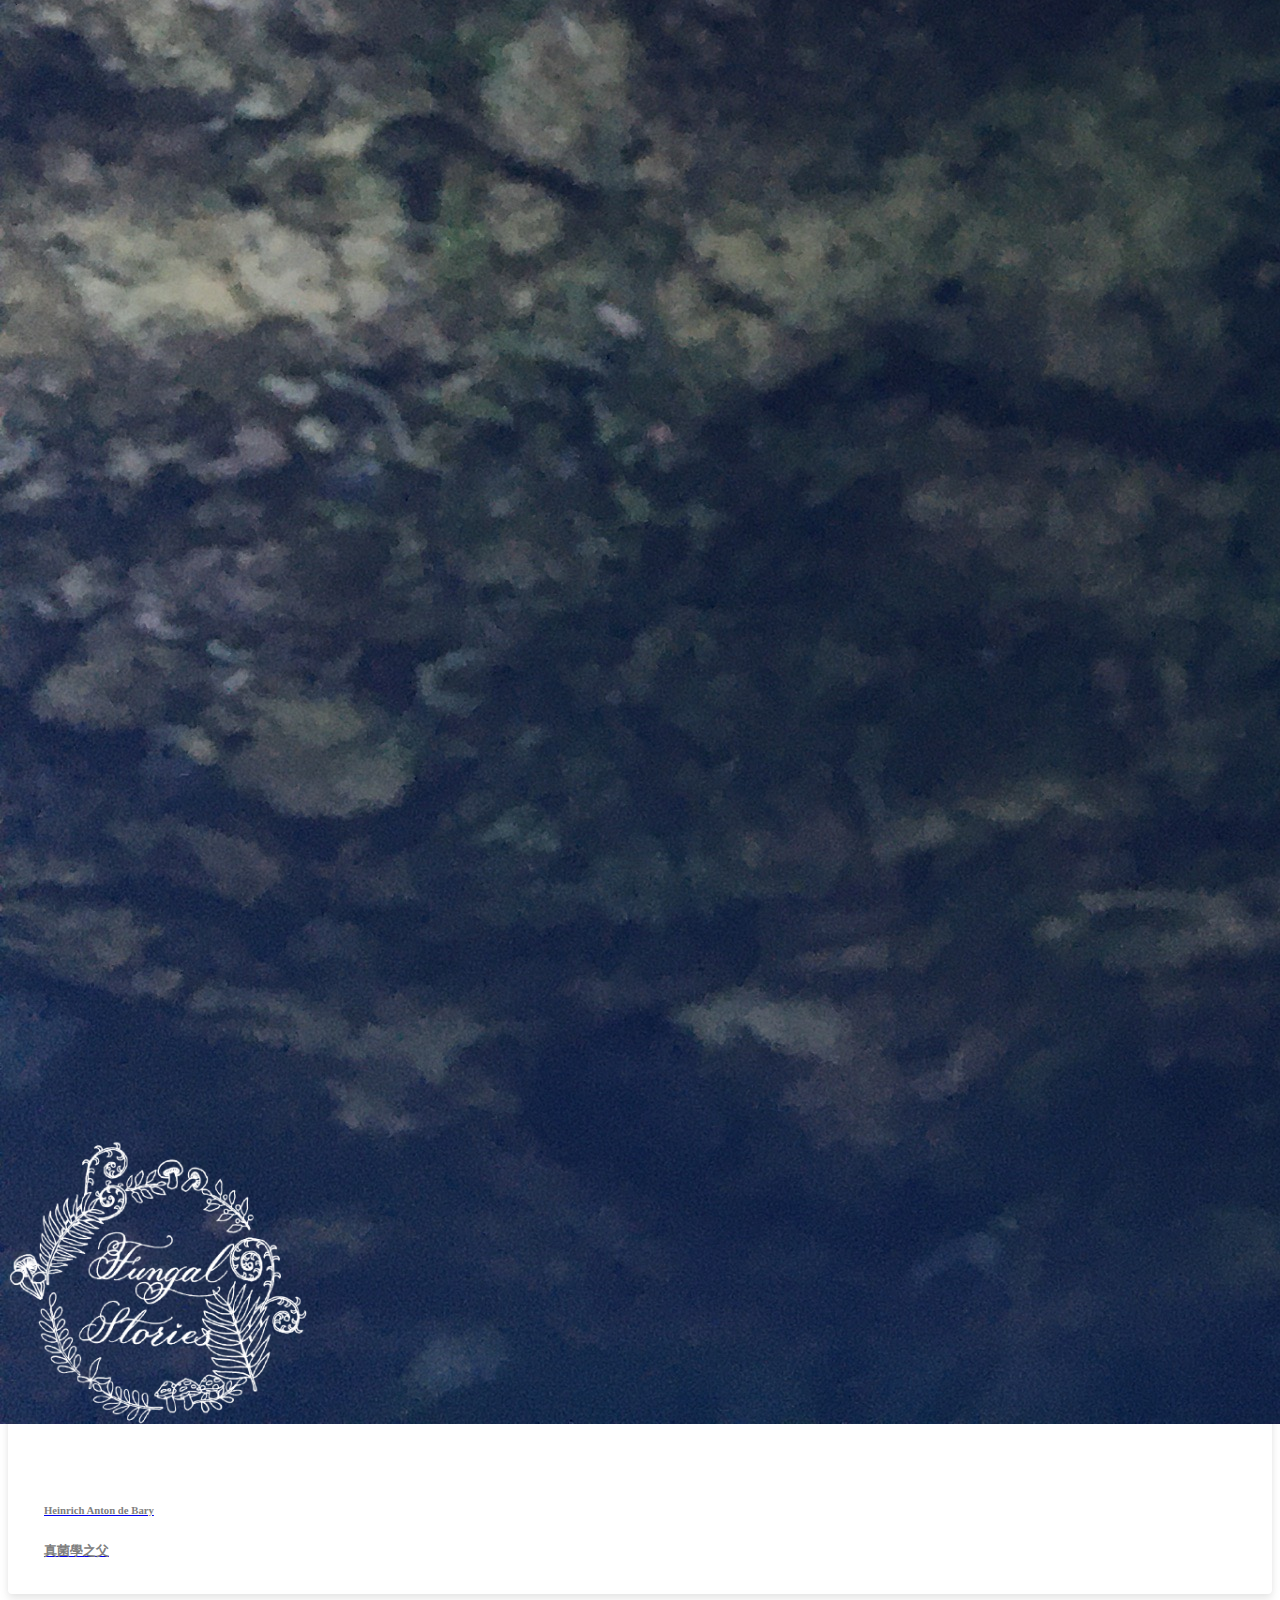
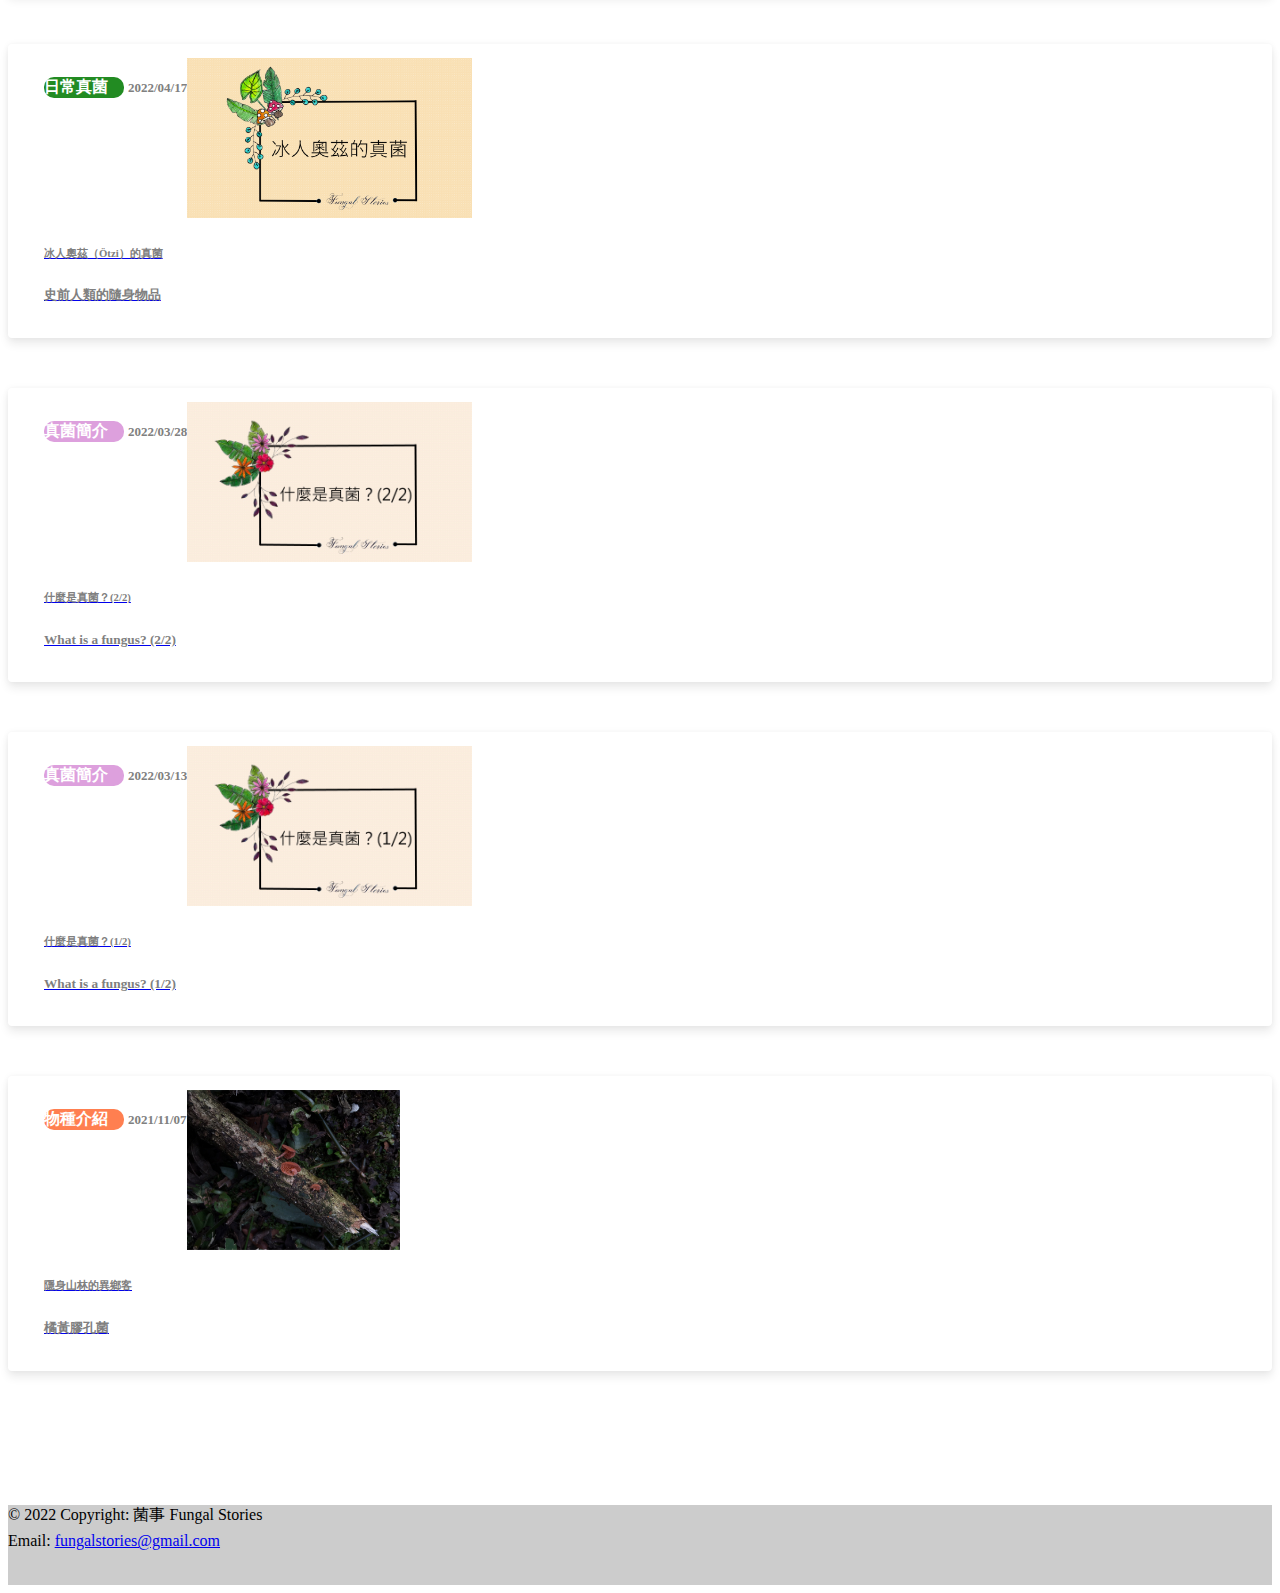
==== commit 04ee7860: "n" ====
--- a/index.html
+++ b/index.html
@@ -189,12 +189,12 @@
                             <div class="col-12 col-lg-4">
                                 <div class="card p-2 border-0 article-list">
                                     <a class="card-block stretched-link text-decoration-none"
-                                        href="/articles_species/Favolaschia_calocera.html">
+                                        href="/articles_daily/Fungi_of_Ötzi.html">
                                         <div class="article-card-header">
                                             <p class="card-text category-daily">日常真菌</p>
-                                            <p class="card-text text-muted article-date"> 2022/04/16</p>
-                                        </div>
-                                        <img src="https://upload.wikimedia.org/wikipedia/commons/thumb/7/77/Oetzi_Memorial.jpg/597px-Oetzi_Memorial.jpg" class="card-img-top">
+                                            <p class="card-text text-muted article-date"> 2022/04/17</p>
+                                        </div>
+                                        <img src="assets/fungi_of_Ötzi.png" class="card-img-top">
                                         <p> </p>
                                         <h6 class="card-text">冰人奧茲（Ötzi）的真菌</h6>
                                         <p class="card-text"><small class="text-muted">史前人類的隨身物品</small></p>
@@ -205,7 +205,7 @@
                             <div class="col-12 col-lg-4">
                                 <div class="card p-2 border-0 article-list">
                                     <a class="card-block stretched-link text-decoration-none"
-                                        href="/articles_species/What_is_a_fungus_2.html">
+                                        href="/articles_introduction/What_is_a_fungus_2.html">
                                         <div class="article-card-header">
                                             <p class="card-text category-introduction">真菌簡介</p>
                                             <p class="card-text text-muted article-date"> 2022/03/28</p>
@@ -222,7 +222,7 @@
                             <div class="col-12 col-lg-4">
                                 <div class="card p-2 border-0 article-list">
                                     <a class="card-block stretched-link text-decoration-none"
-                                        href="/articles_species/What_is_a_fungus_1.html">
+                                        href="/articles_introduction/What_is_a_fungus_1.html">
                                         <div class="article-card-header">
                                             <p class="card-text category-introduction">真菌簡介</p>
                                             <p class="card-text text-muted article-date"> 2022/03/13</p>
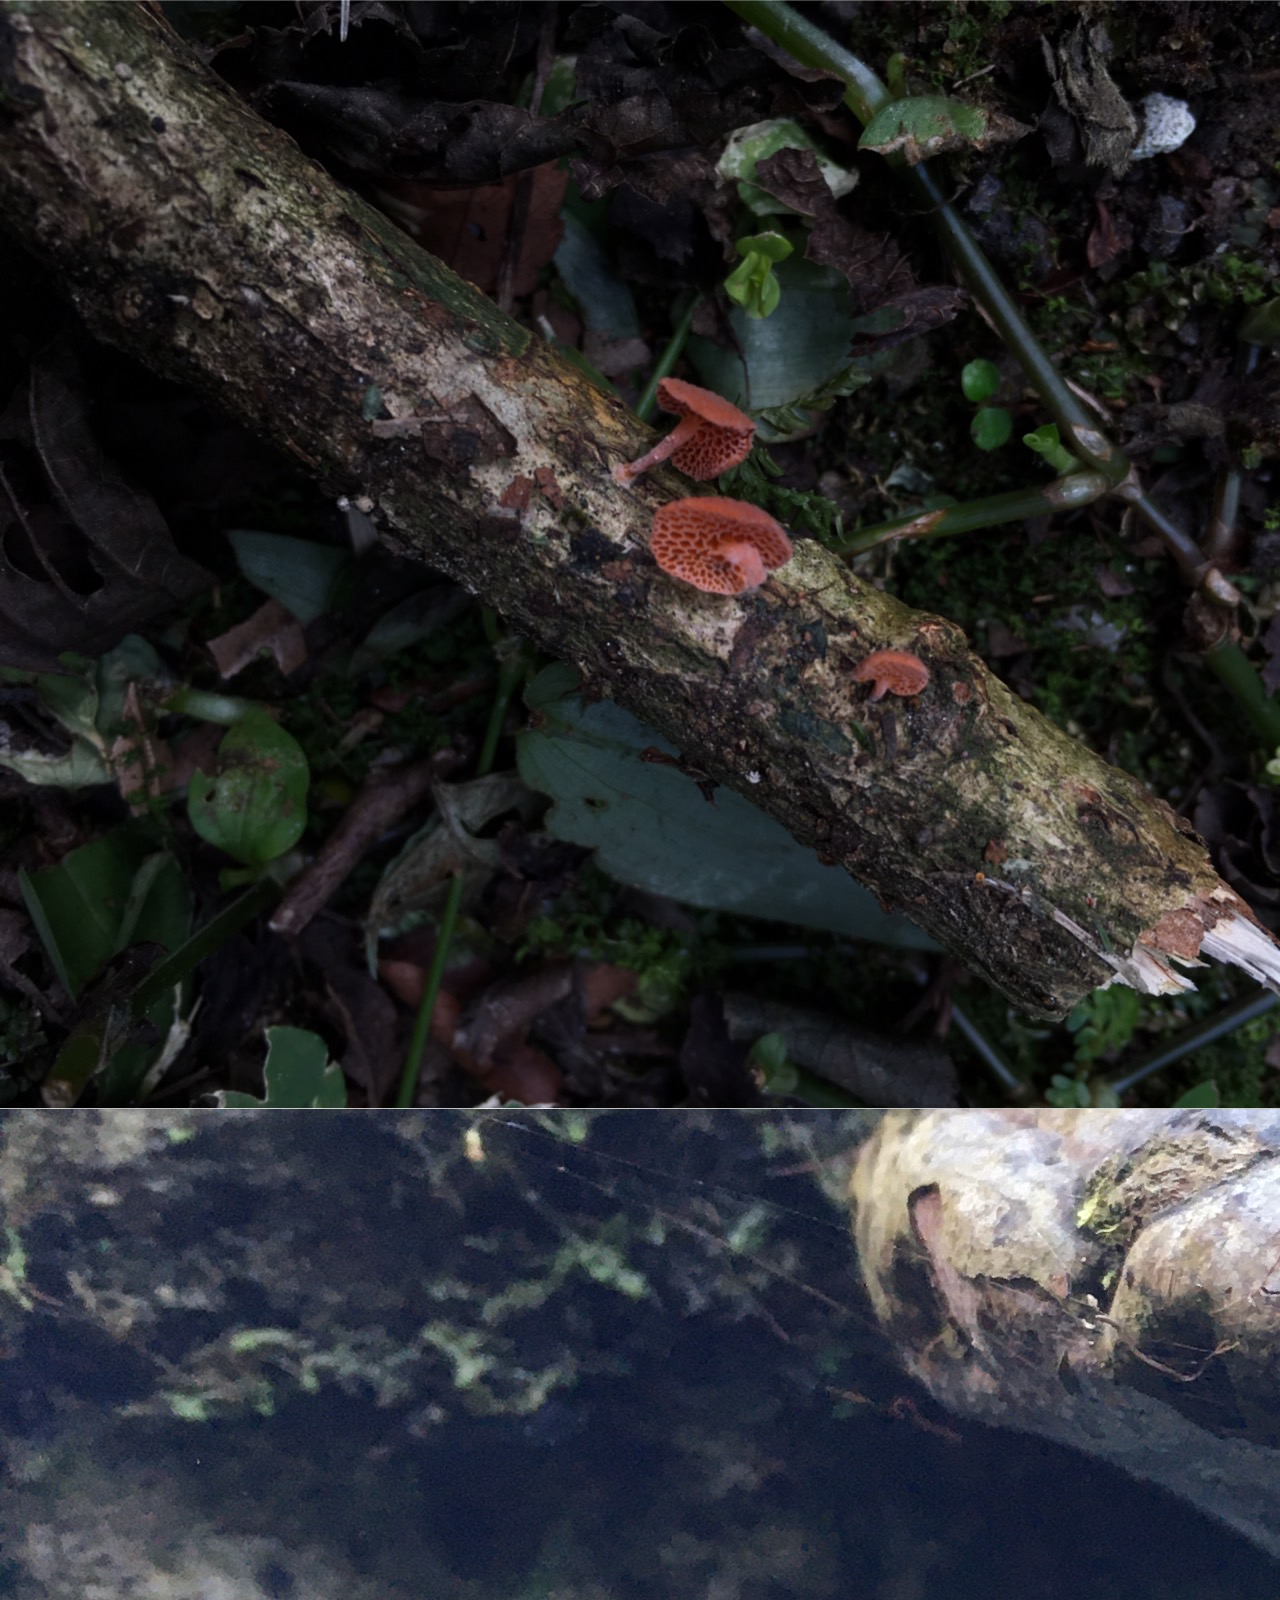
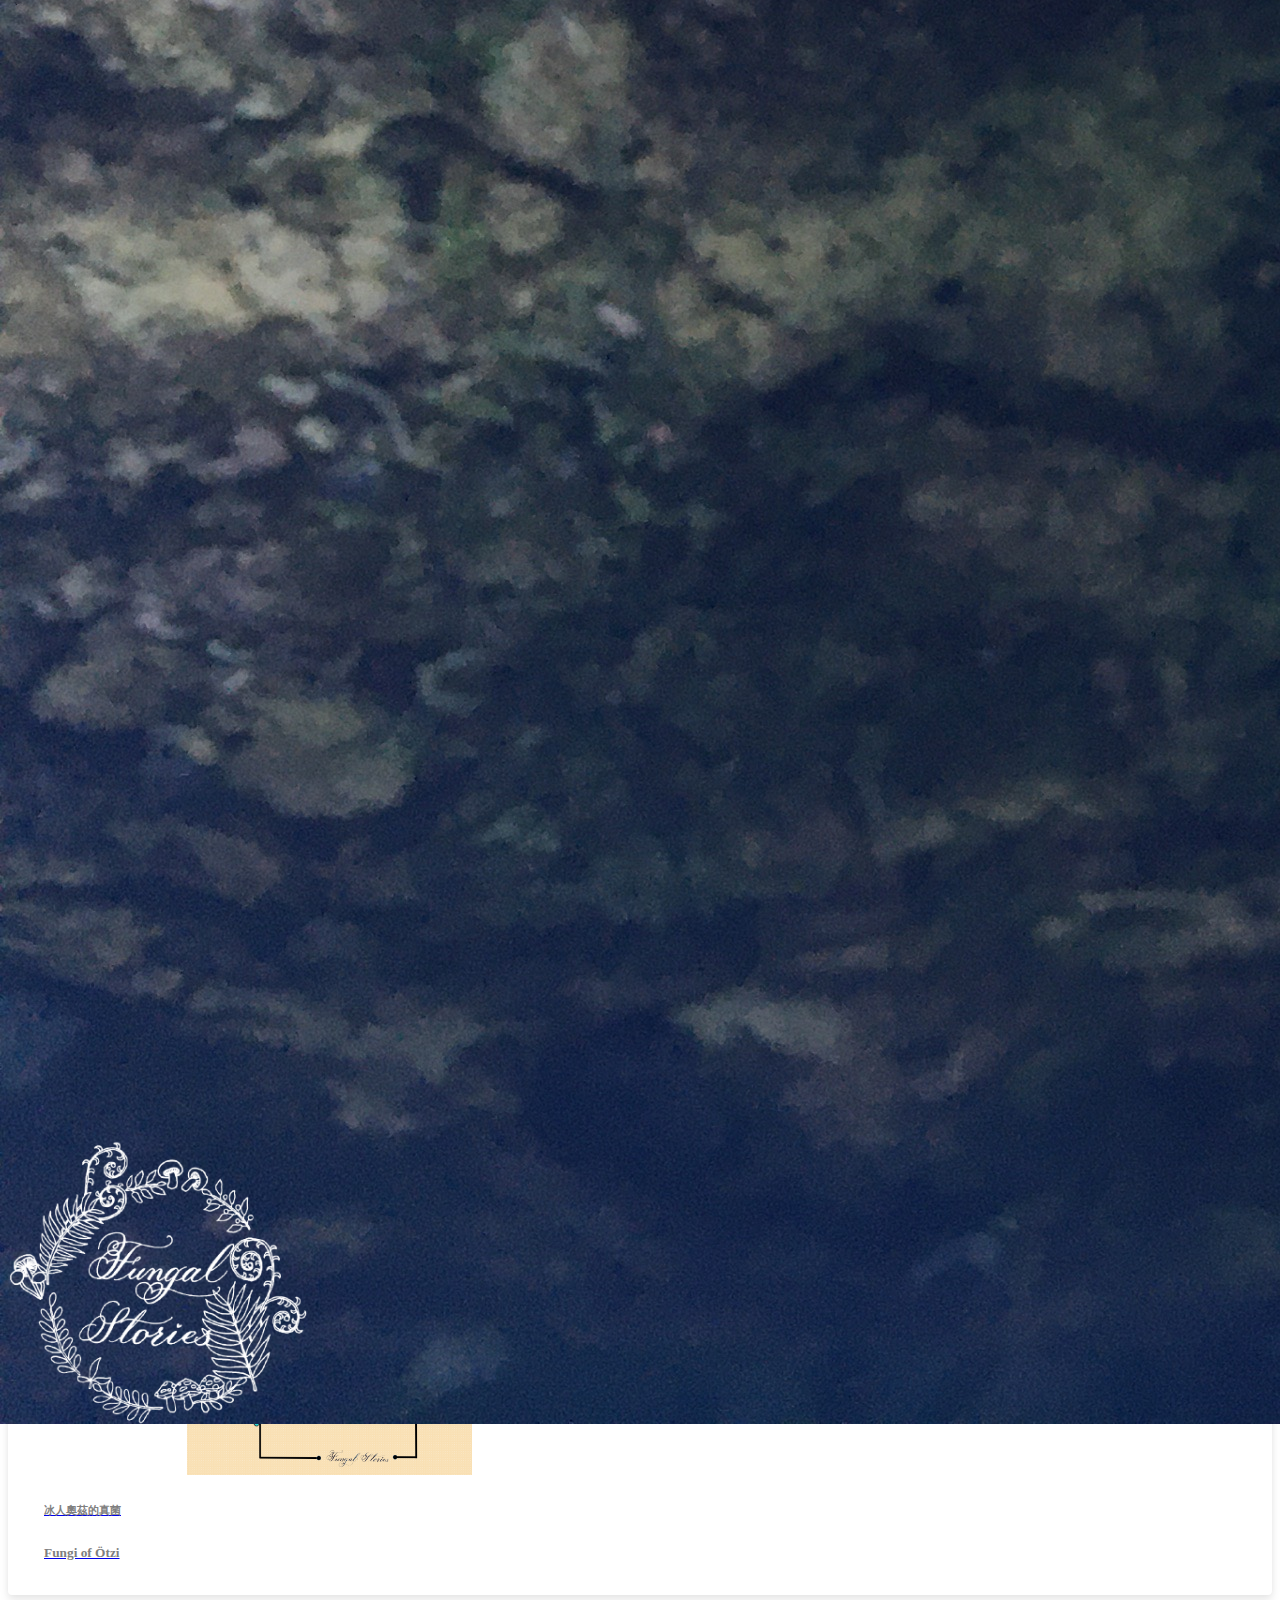
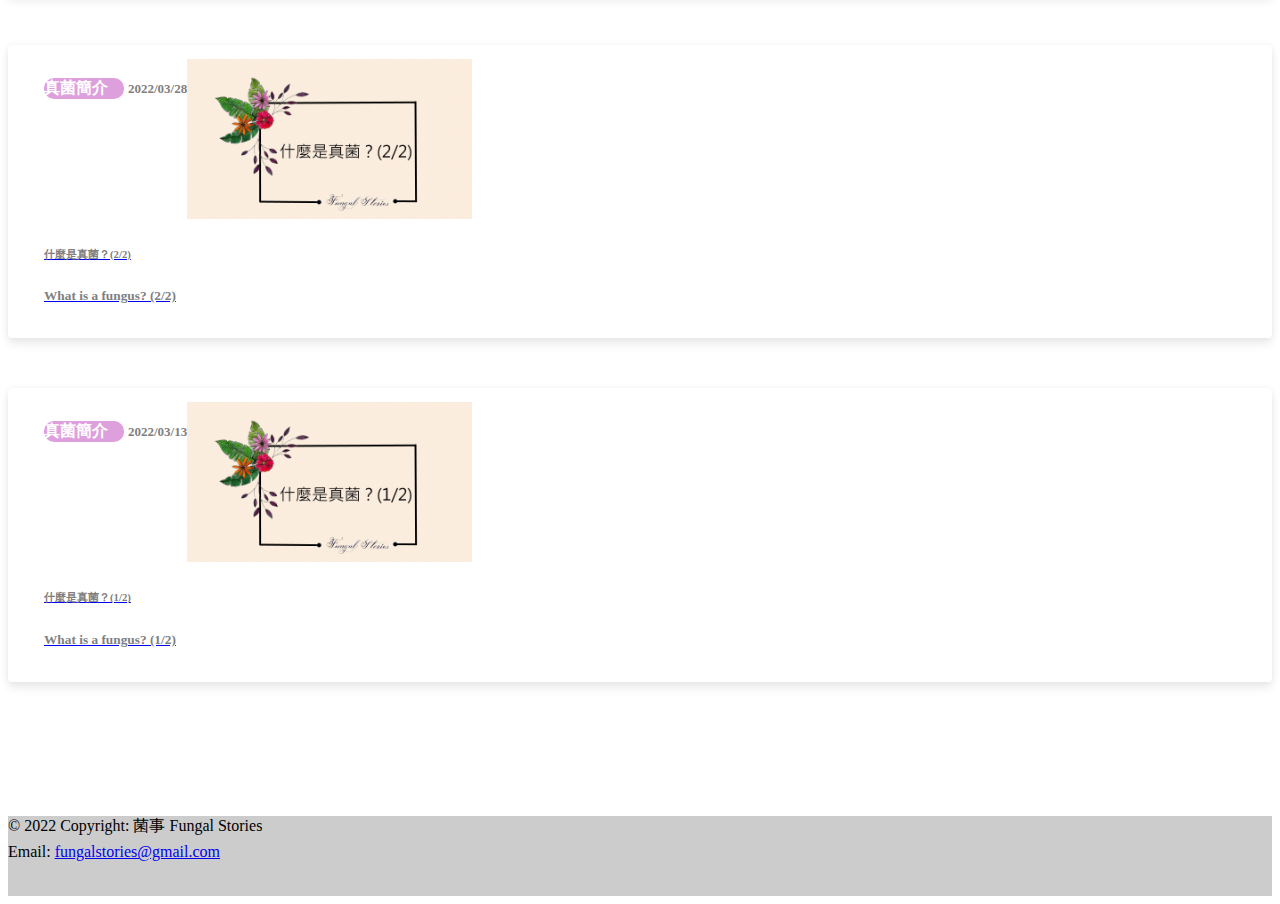
==== commit a76bd471: "n" ====
--- a/index.html
+++ b/index.html
@@ -169,7 +169,7 @@
 
                         <div class="row" style="margin-top: -40px;">
 
-                            <div class="col-12 col-lg-4">
+                            <!-- <div class="col-12 col-lg-4">
                                 <div class="card p-2 border-0 article-list">
                                     <a class="card-block stretched-link text-decoration-none"
                                         href="/articles_species/Favolaschia_calocera.html">
@@ -180,11 +180,11 @@
                                         <img src="https://upload.wikimedia.org/wikipedia/commons/0/00/Anton_de_Bary.jpg"
                                             class="card-img-top">
                                         <p> </p>
-                                        <h6 class="card-text">Heinrich Anton de Bary</h6>
-                                        <p class="card-text"><small class="text-muted">真菌學之父</small></p>
-                                    </a>
-                                </div>
-                            </div>
+                                        <h6 class="card-text">真菌學之父</h6>
+                                        <p class="card-text"><small class="text-muted">Heinrich Anton de Bary</small></p>
+                                    </a>
+                                </div>
+                            </div> -->
 
                             <div class="col-12 col-lg-4">
                                 <div class="card p-2 border-0 article-list">
@@ -196,8 +196,8 @@
                                         </div>
                                         <img src="assets/fungi_of_Ötzi.png" class="card-img-top">
                                         <p> </p>
-                                        <h6 class="card-text">冰人奧茲（Ötzi）的真菌</h6>
-                                        <p class="card-text"><small class="text-muted">史前人類的隨身物品</small></p>
+                                        <h6 class="card-text">冰人奧茲的真菌</h6>
+                                        <p class="card-text"><small class="text-muted">Fungi of Ötzi</small></p>
                                     </a>
                                 </div>
                             </div>
@@ -235,7 +235,7 @@
                                 </div>
                             </div>
 
-                            <div class="col-12 col-lg-4">
+                            <!-- <div class="col-12 col-lg-4">
                                 <div class="card p-2 border-0 article-list">
                                     <a class="card-block stretched-link text-decoration-none"
                                         href="/articles_species/Favolaschia_calocera.html">
@@ -249,7 +249,7 @@
                                         <p class="card-text"><small class="text-muted">橘黃膠孔菌</small></p>
                                     </a>
                                 </div>
-                            </div>
+                            </div> -->
 
 
 
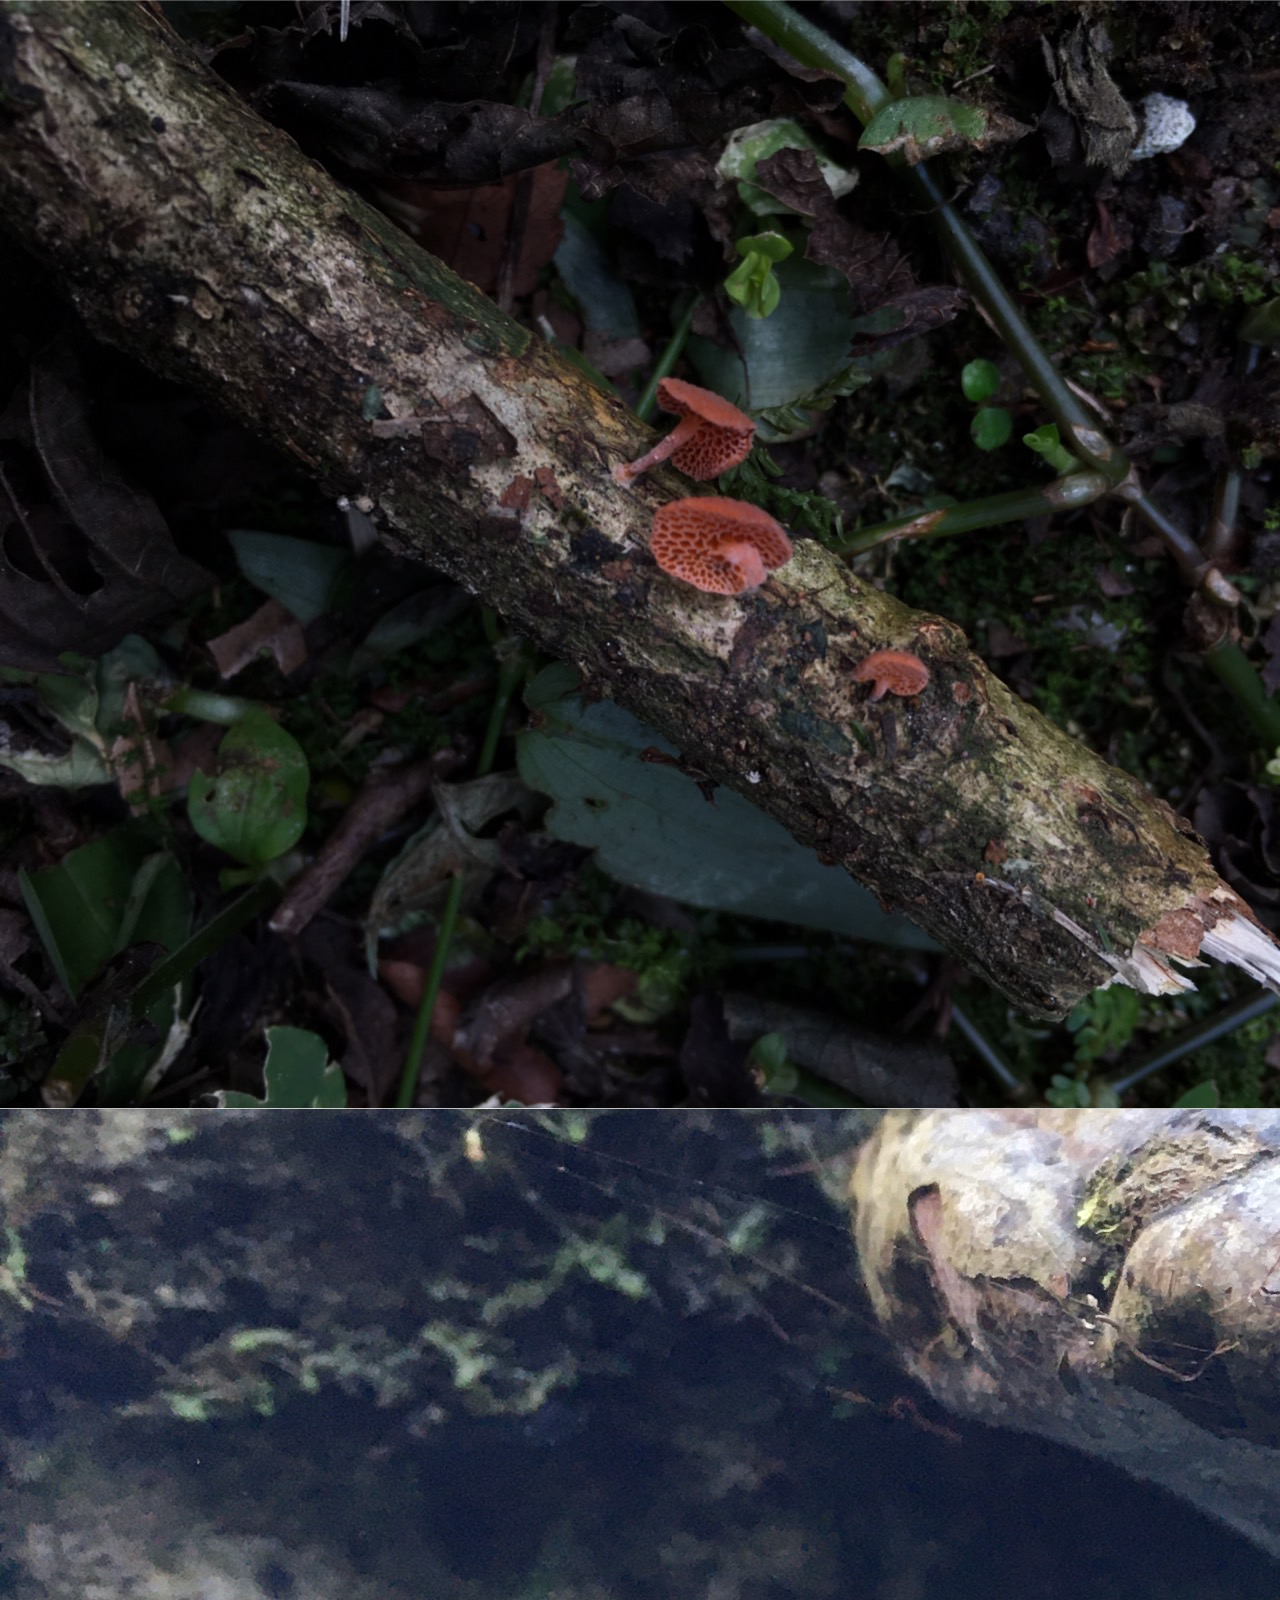
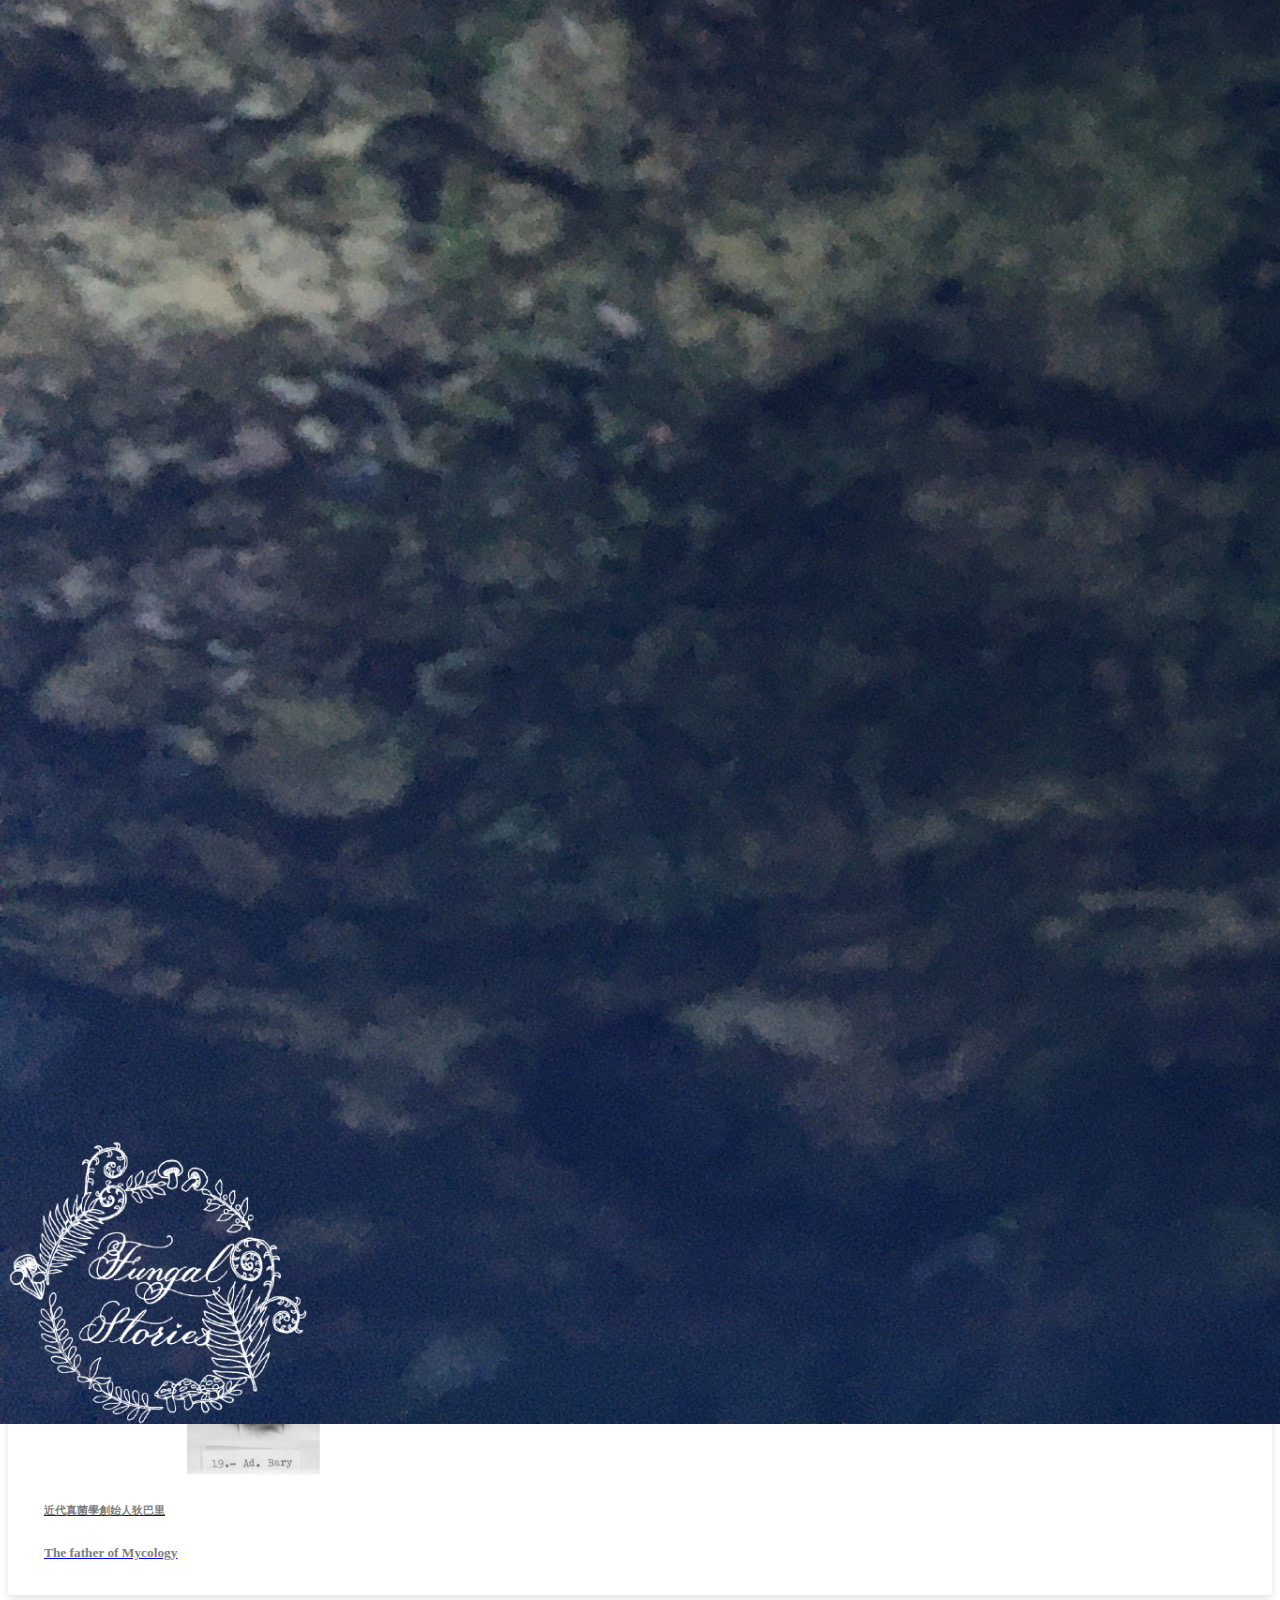
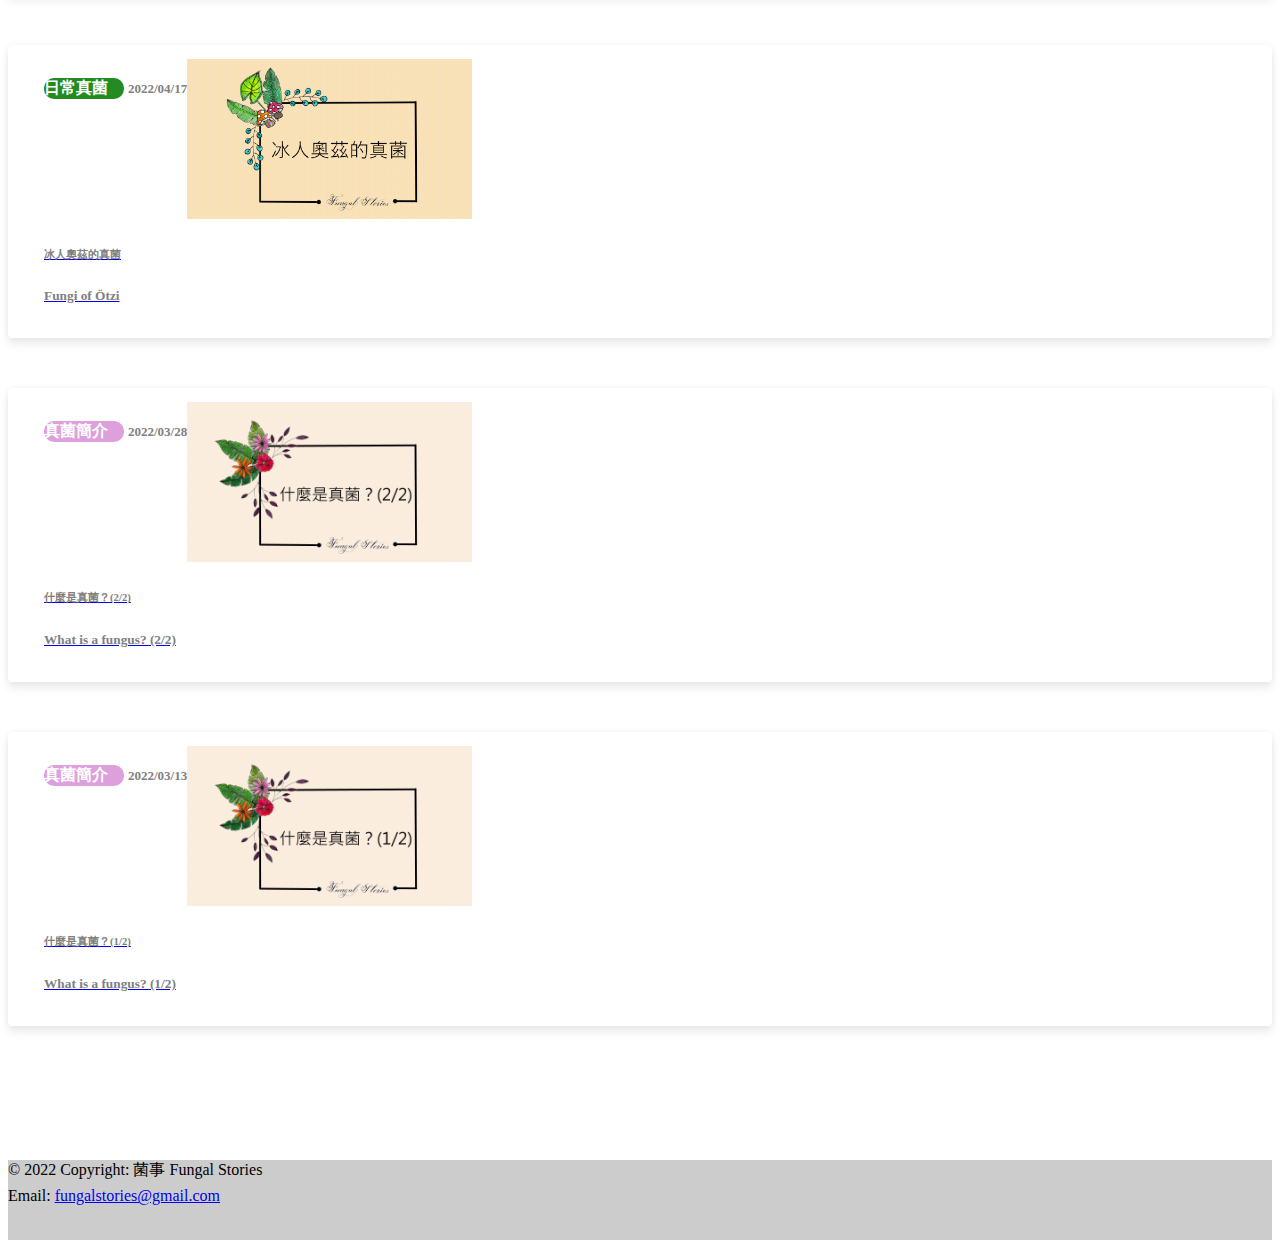
==== commit 0070dd43: "n" ====
--- a/index.html
+++ b/index.html
@@ -169,22 +169,23 @@
 
                         <div class="row" style="margin-top: -40px;">
 
-                            <!-- <div class="col-12 col-lg-4">
-                                <div class="card p-2 border-0 article-list">
-                                    <a class="card-block stretched-link text-decoration-none"
-                                        href="/articles_species/Favolaschia_calocera.html">
+                            <div class="col-12 col-lg-4">
+                                <div class="card p-2 border-0 article-list">
+                                    <a class="card-block stretched-link text-decoration-none"
+                                        href="/articles_mycologist/de_Bary.html">
                                         <div class="article-card-header">
                                             <p class="card-text category-mycologist">真菌學家</p>
-                                            <p class="card-text text-muted article-date"> 2022/??/??</p>
-                                        </div>
-                                        <img src="https://upload.wikimedia.org/wikipedia/commons/0/00/Anton_de_Bary.jpg"
-                                            class="card-img-top">
-                                        <p> </p>
-                                        <h6 class="card-text">真菌學之父</h6>
-                                        <p class="card-text"><small class="text-muted">Heinrich Anton de Bary</small></p>
-                                    </a>
-                                </div>
-                            </div> -->
+                                            <p class="card-text text-muted article-date"> 2022/05/12</p>
+                                        </div>
+                                        <img src="assets/de_bary.png"
+                                            class="card-img-top"
+                                            style="object-fit: cover; object-position: 50% 0%;">
+                                        <p> </p>
+                                        <h6 class="card-text">近代真菌學創始人狄巴里</h6>
+                                        <p class="card-text"><small class="text-muted">The father of Mycology</small></p>
+                                    </a>
+                                </div>
+                            </div>
 
                             <div class="col-12 col-lg-4">
                                 <div class="card p-2 border-0 article-list">
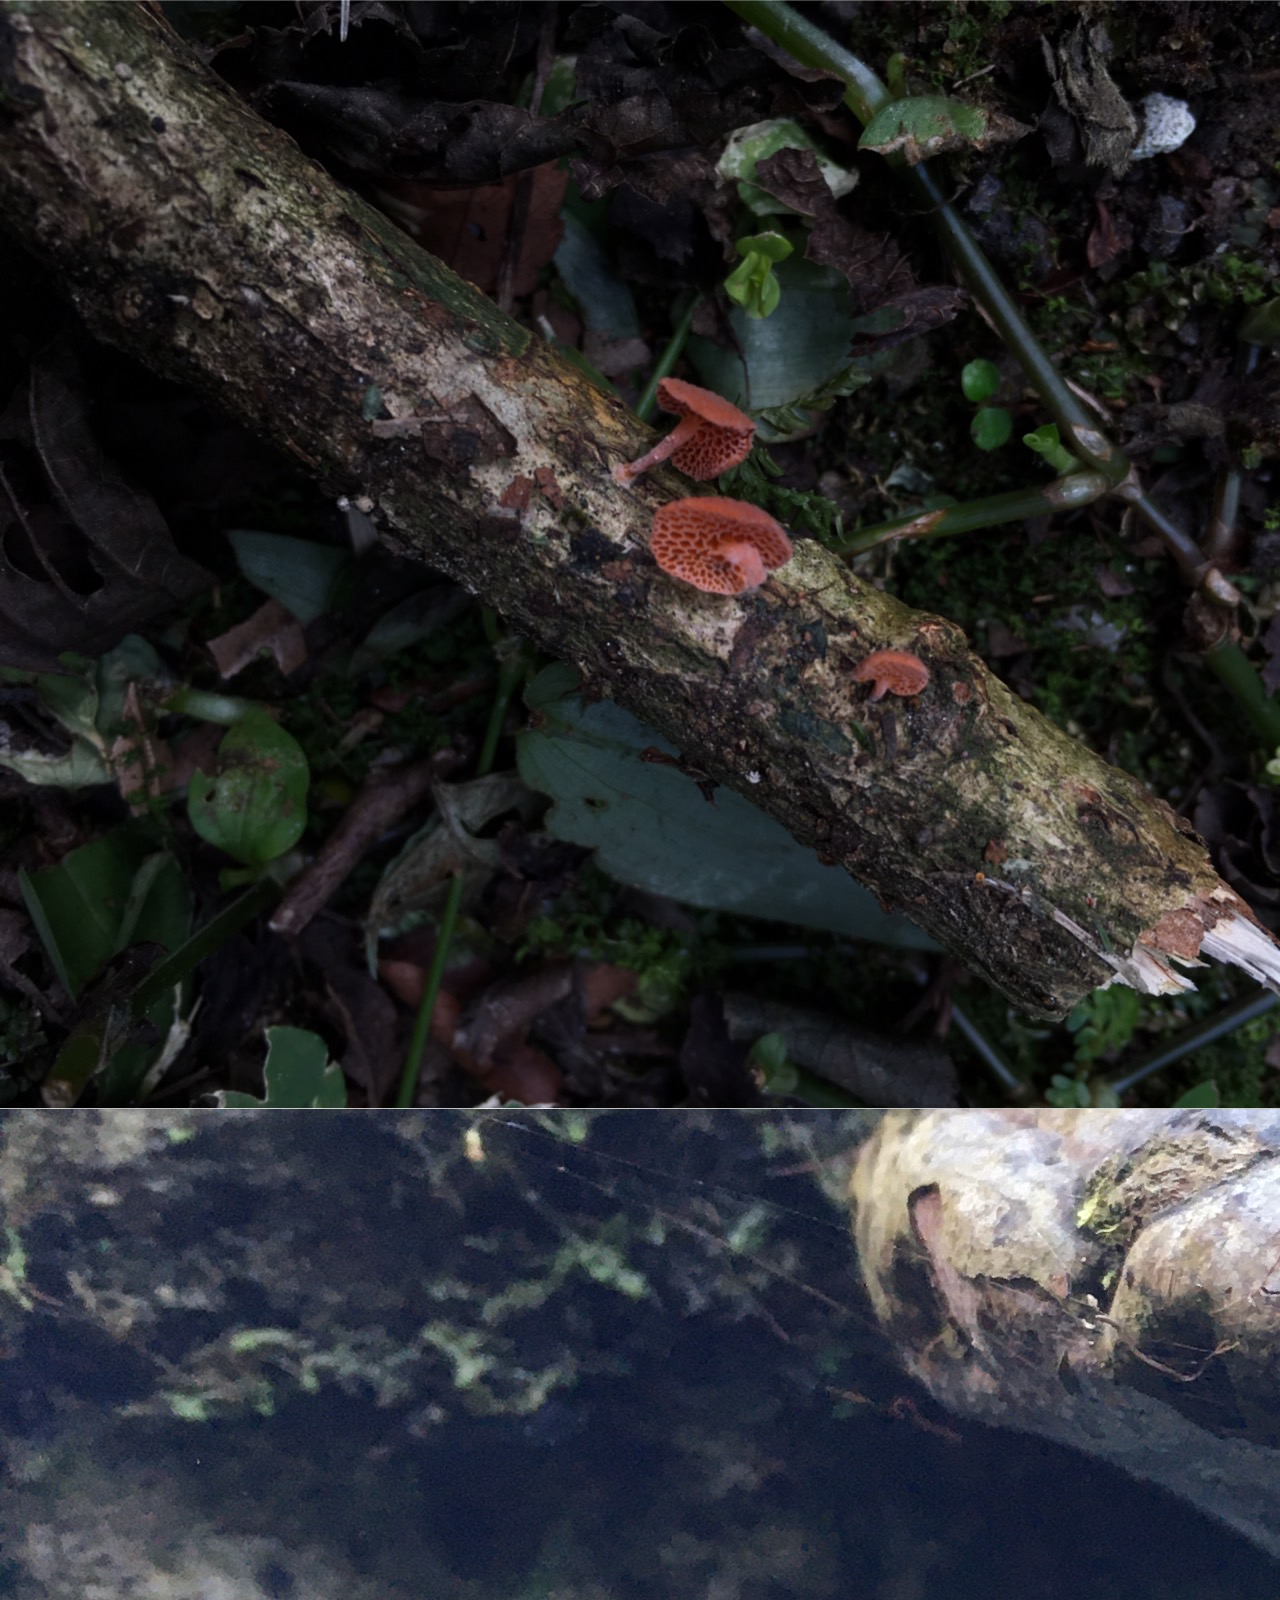
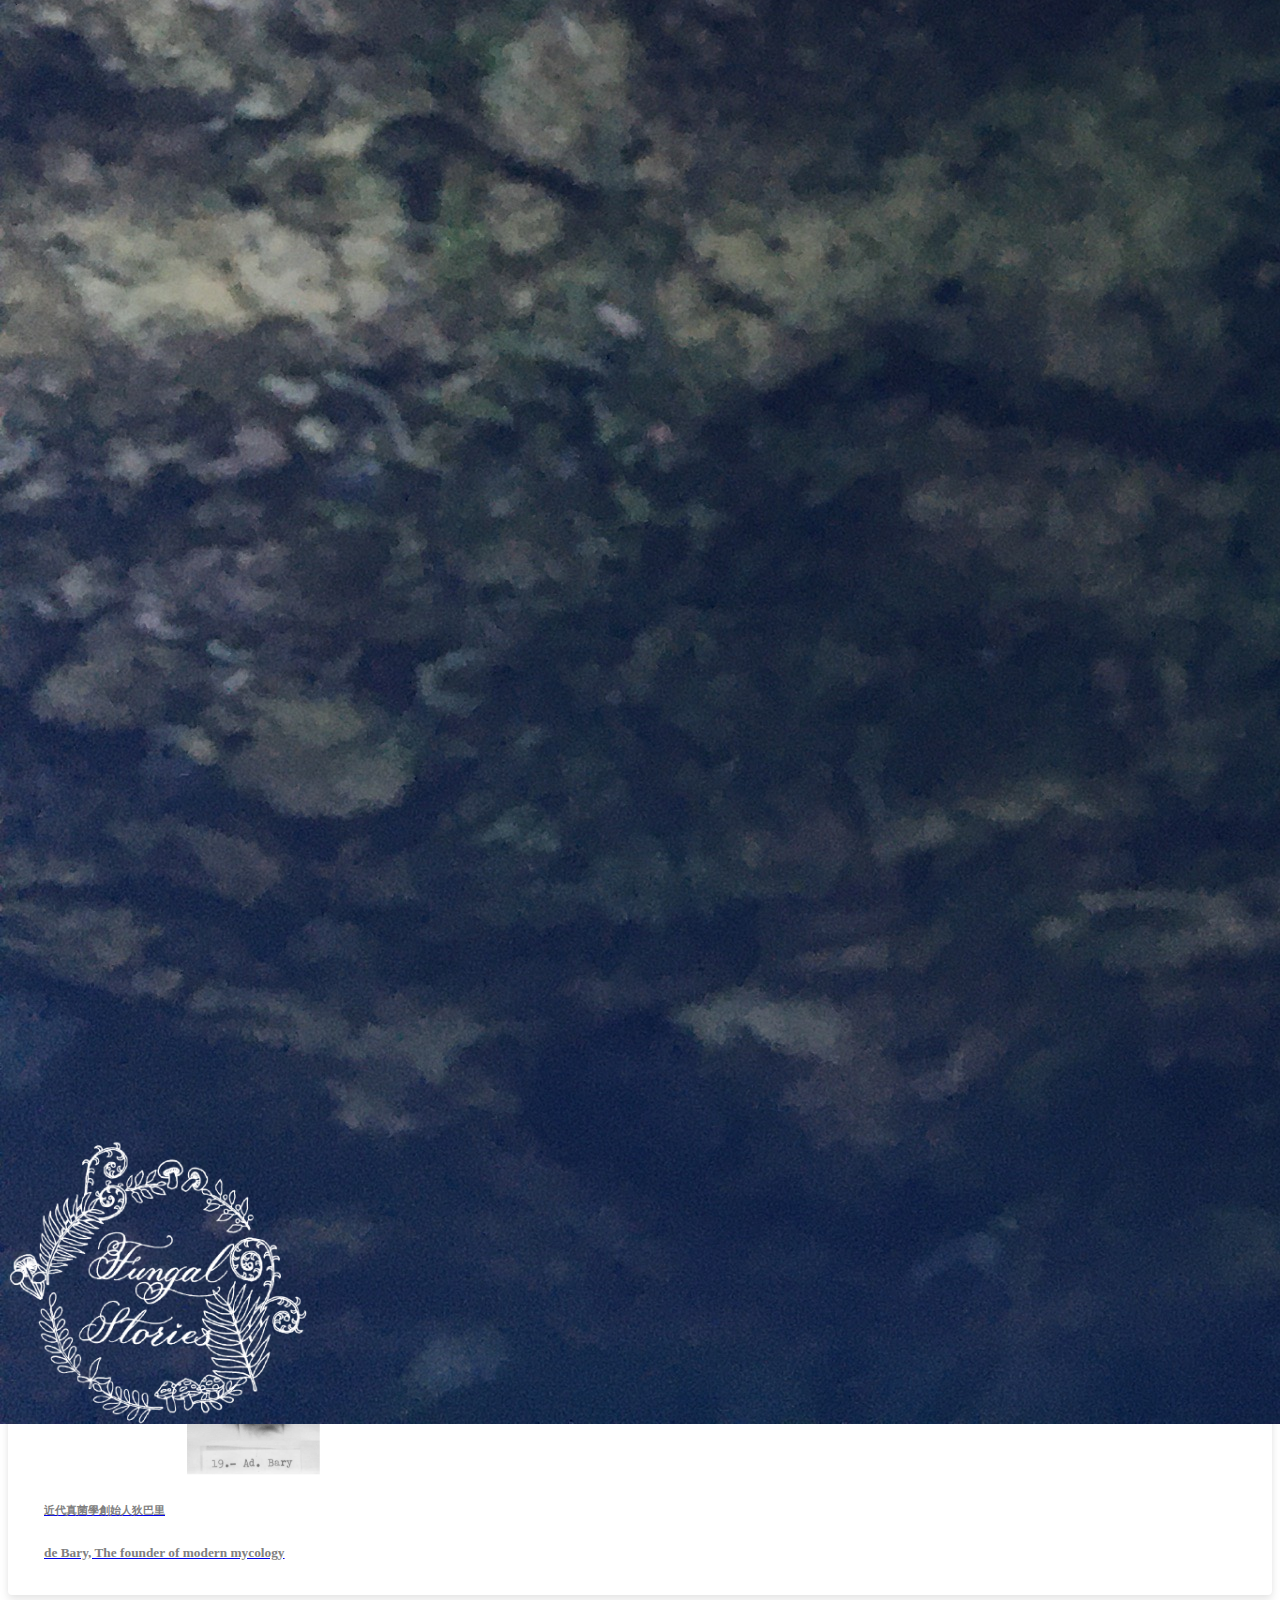
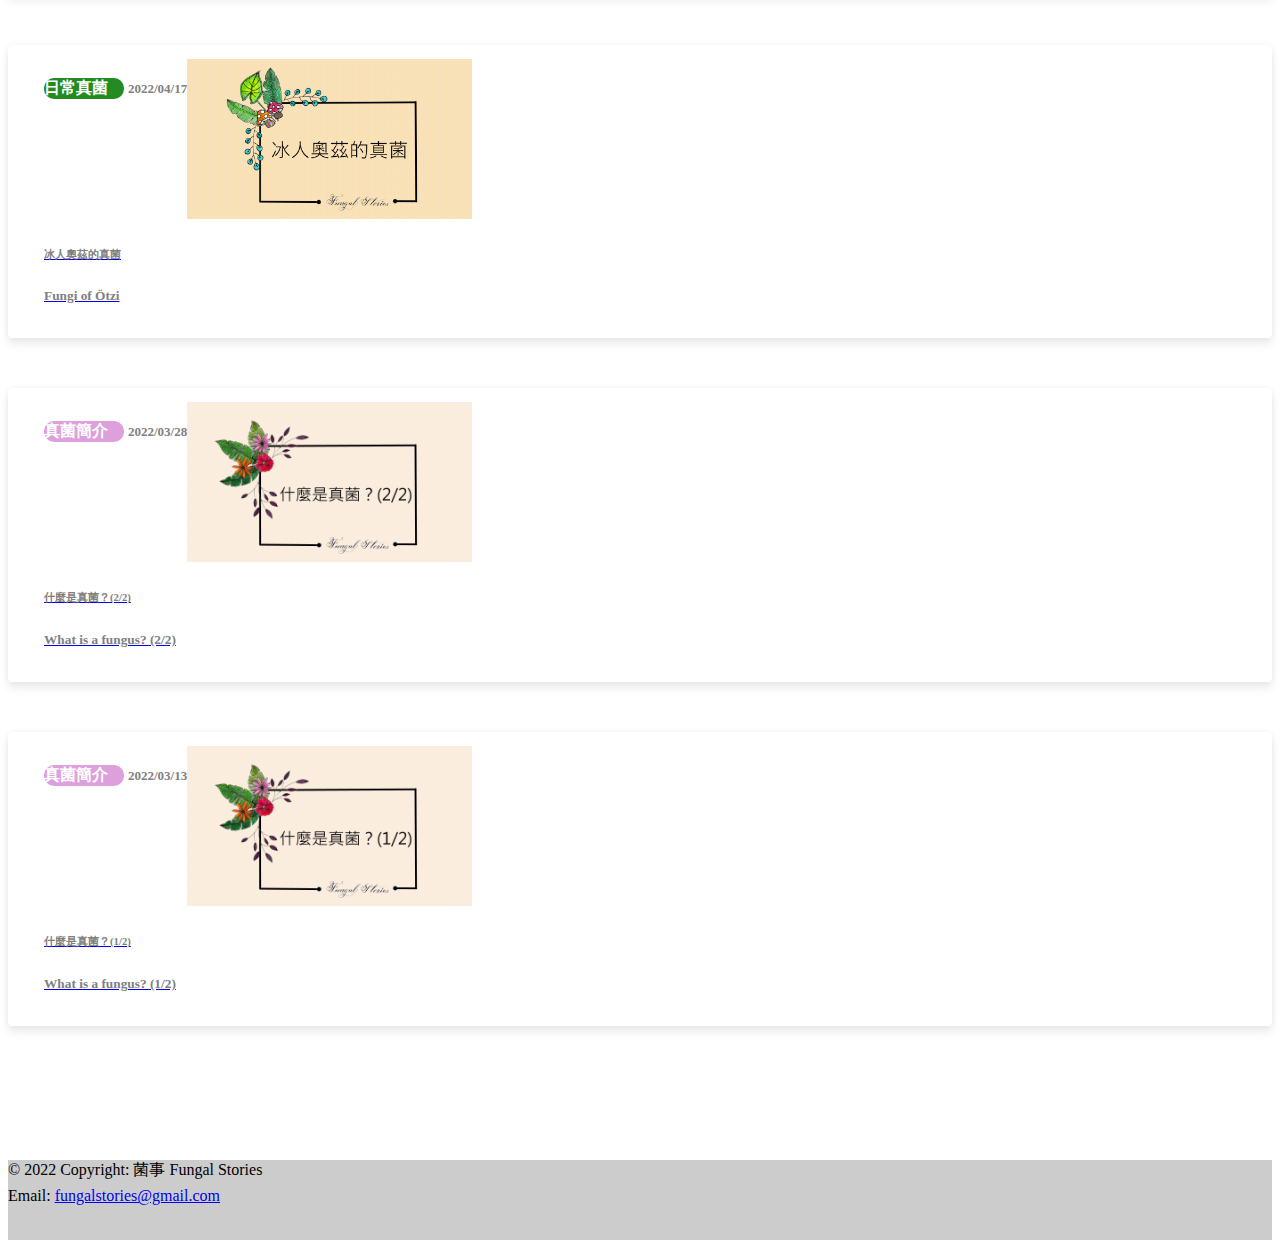
==== commit 9914560a: "de Bary" ====
--- a/index.html
+++ b/index.html
@@ -182,7 +182,7 @@
                                             style="object-fit: cover; object-position: 50% 0%;">
                                         <p> </p>
                                         <h6 class="card-text">近代真菌學創始人狄巴里</h6>
-                                        <p class="card-text"><small class="text-muted">The father of Mycology</small></p>
+                                        <p class="card-text"><small class="text-muted">de Bary, The founder of modern mycology</small></p>
                                     </a>
                                 </div>
                             </div>
